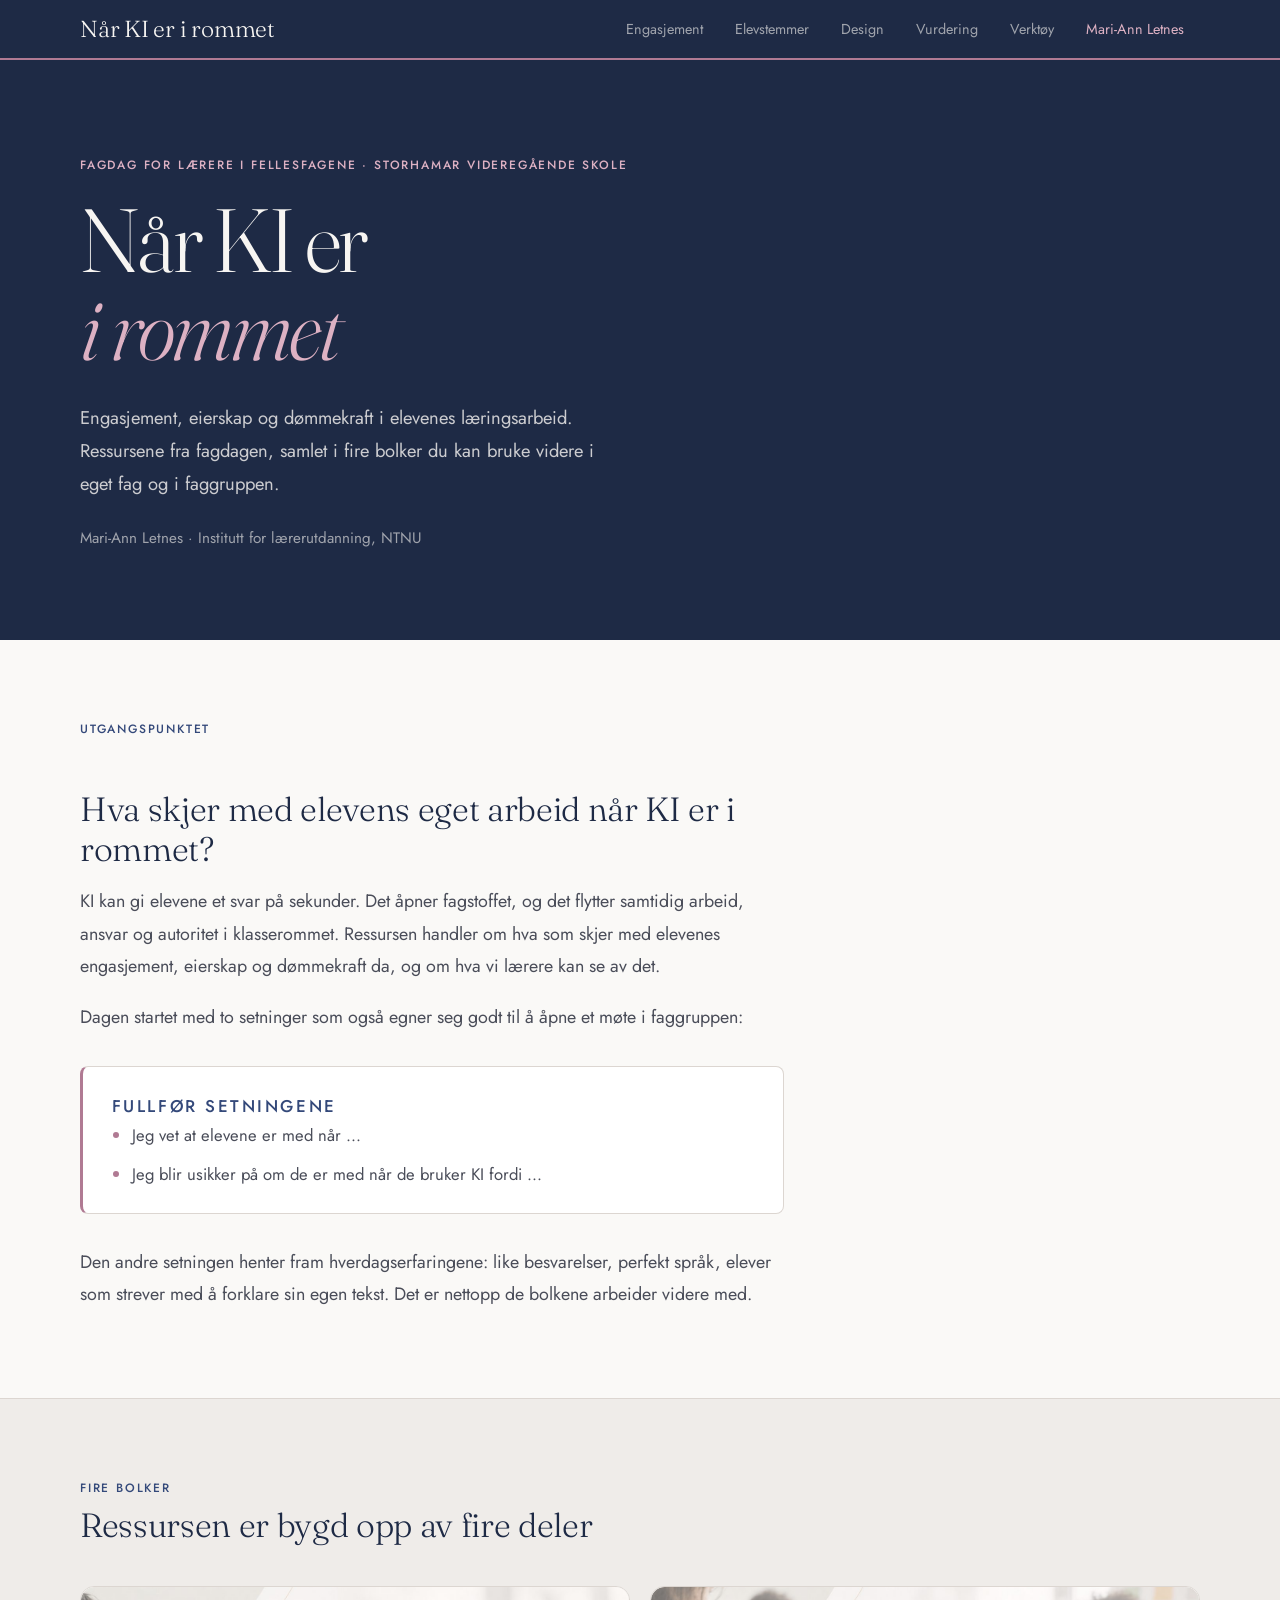
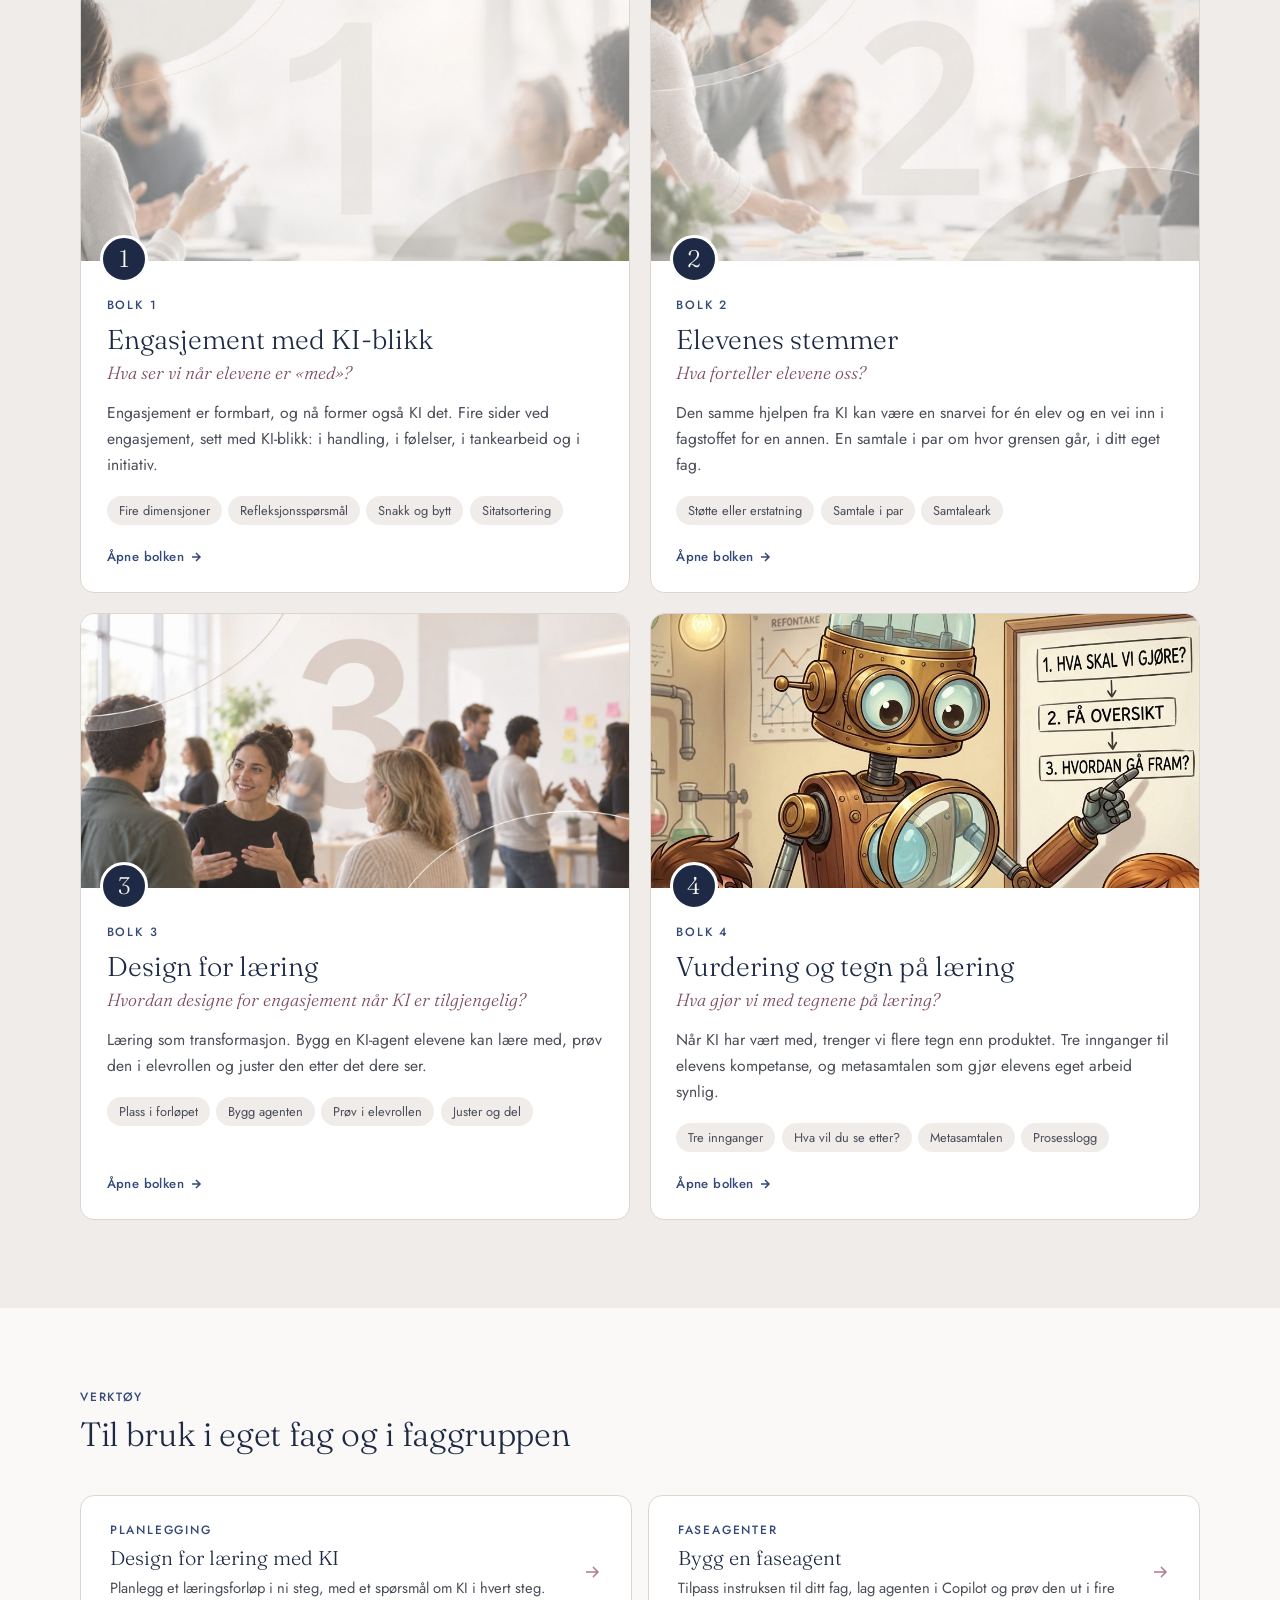
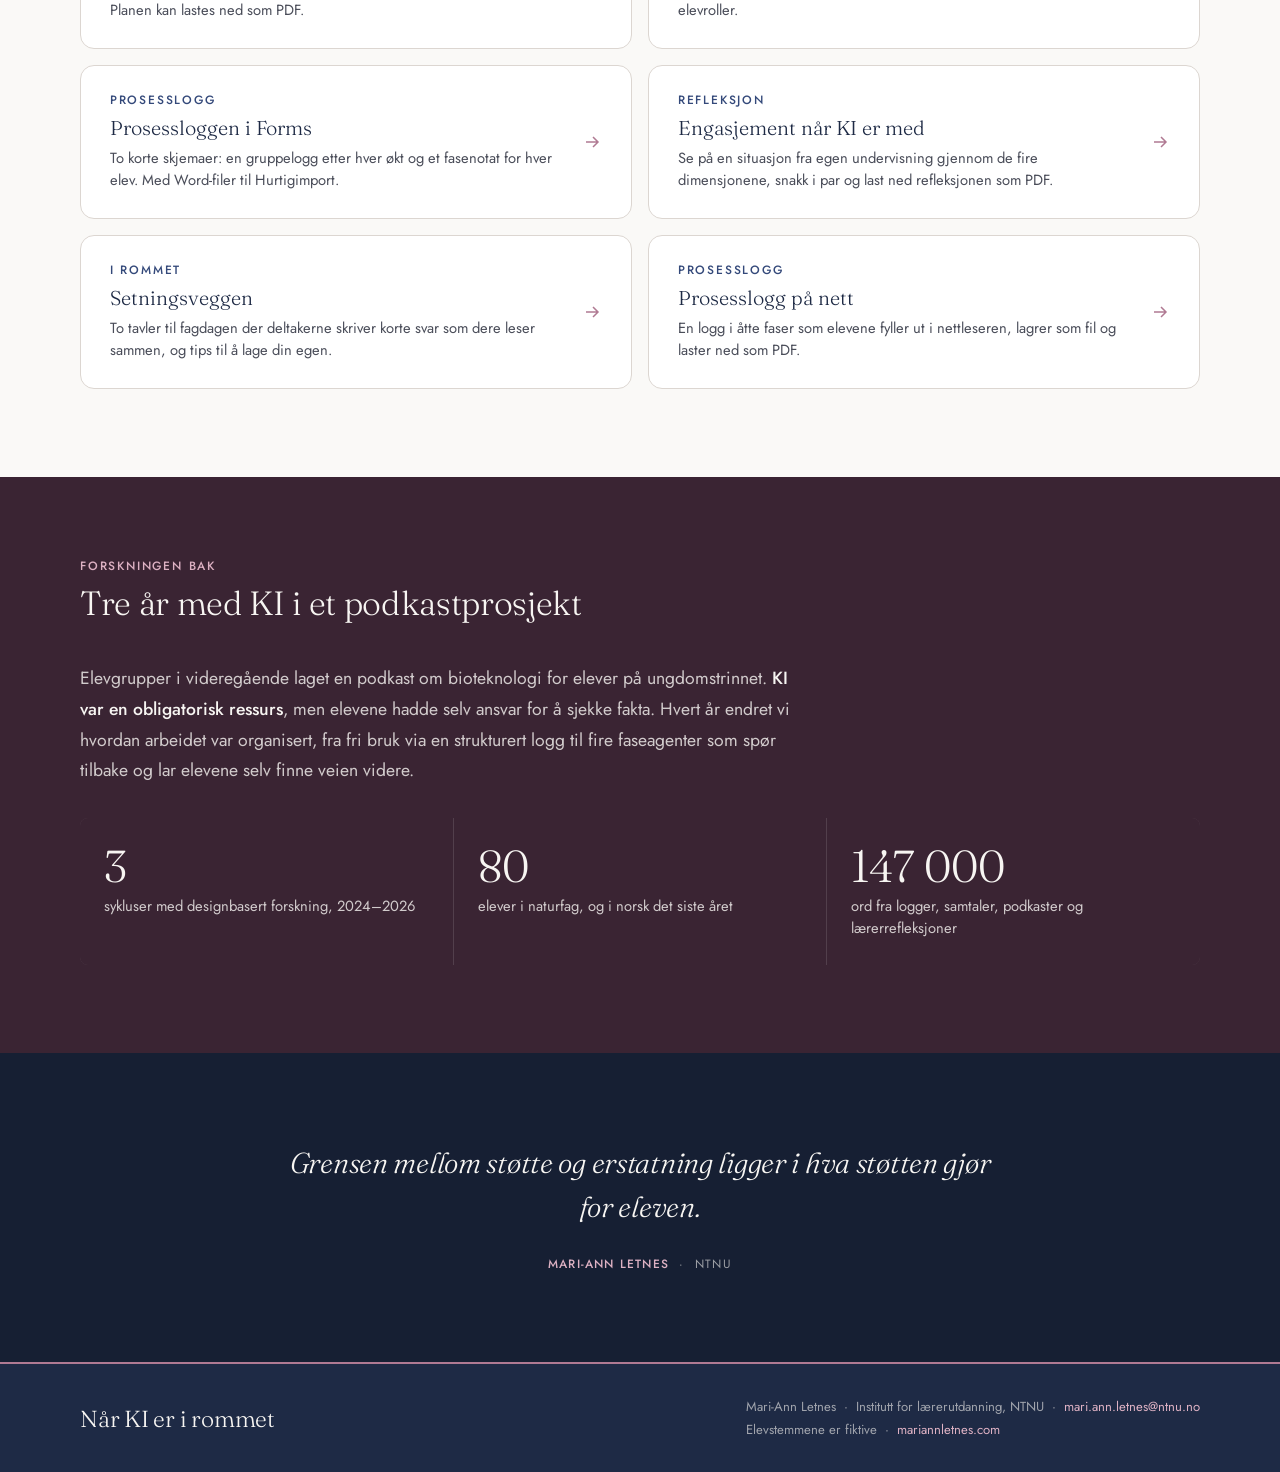
==== index.html @ b8846198 "Add files via upload" ====
<!DOCTYPE html>
<html lang="nb">
<head>
<meta charset="UTF-8">
<meta name="viewport" content="width=device-width, initial-scale=1">
<title>Når KI er i rommet — ressurser fra fagdagen</title>
<meta name="description" content="Ressurser fra fagdagen «Når KI er i rommet» om engasjement, eierskap og dømmekraft i elevenes læringsarbeid. Fire bolker: engasjement, elevenes stemmer, design for læring og vurdering.">
<meta property="og:title" content="Når KI er i rommet">
<meta property="og:description" content="Engasjement, eierskap og dømmekraft i elevenes læringsarbeid. Ressurser fra fagdag for lærere i fellesfagene i videregående skole.">
<meta property="og:type" content="website">
<meta name="theme-color" content="#1E2A45">
<link rel="icon" type="image/svg+xml" href="ikon.svg">
<link rel="stylesheet" href="stil.css">
</head>
<body>

<nav class="site-nav" aria-label="Hovedmeny">
  <div class="nav-inner">
    <a class="signature" href="index.html" aria-current="page">Når KI er i rommet</a>
    <ul class="nav-links">
      <li><a href="bolk-1-engasjement.html">Engasjement</a></li>
      <li><a href="bolk-2-elevstemmer.html">Elevstemmer</a></li>
      <li><a href="bolk-3-design.html">Design</a></li>
      <li><a href="bolk-4-vurdering.html">Vurdering</a></li>
      <li><a href="index.html#verktoy">Verktøy</a></li>
      <li><a href="https://mariannletnes.com" class="sub">Mari-Ann Letnes</a></li>
    </ul>
  </div>
</nav>

<header class="hero">
  <div class="hero-inner solo">
    <p class="kicker">Fagdag for lærere i fellesfagene · Storhamar videregående skole</p>
    <h1>Når KI er<br><em>i rommet</em></h1>
    <p class="hero-desc">Engasjement, eierskap og dømmekraft i elevenes læringsarbeid. Ressursene fra fagdagen, samlet i fire bolker du kan bruke videre i eget fag og i faggruppen.</p>
    <p class="hero-meta-line">Mari-Ann Letnes · Institutt for lærerutdanning, NTNU</p>
  </div>
</header>

<main>

<section class="band" aria-labelledby="utgangspunkt">
  <div class="inner">
    <div class="prose">
      <p class="section-label">Utgangspunktet</p>
      <h2 id="utgangspunkt">Hva skjer med elevens eget arbeid når KI er i rommet?</h2>
      <p>KI kan gi elevene et svar på sekunder. Det åpner fagstoffet, og det flytter samtidig arbeid, ansvar og autoritet i klasserommet. Ressursen handler om hva som skjer med elevenes engasjement, eierskap og dømmekraft da, og om hva vi lærere kan se av det.</p>
      <p>Dagen startet med to setninger som også egner seg godt til å åpne et møte i faggruppen:</p>
      <div class="callout">
        <p class="label">Fullfør setningene</p>
        <ul>
          <li>Jeg vet at elevene er med når …</li>
          <li>Jeg blir usikker på om de er med når de bruker KI fordi …</li>
        </ul>
      </div>
      <p>Den andre setningen henter fram hverdagserfaringene: like besvarelser, perfekt språk, elever som strever med å forklare sin egen tekst. Det er nettopp de bolkene arbeider videre med.</p>
    </div>
  </div>
</section>

<section class="band band-lin" aria-labelledby="bolkene">
  <div class="inner">
    <p class="section-label">Fire bolker</p>
    <h2 class="section-heading" id="bolkene">Ressursen er bygd opp av fire deler</h2>

    <div class="bolk-grid">
      <a class="bolk" href="bolk-1-engasjement.html">
        <div class="bolk-img">
          <img src="bilder/bolk-1.jpg" alt="" loading="lazy">
          <span class="bolk-no" aria-hidden="true">1</span>
        </div>
        <div class="bolk-body">
          <p class="tag">Bolk 1</p>
          <h3>Engasjement med KI-blikk</h3>
          <p class="bolk-q">Hva ser vi når elevene er «med»?</p>
          <p class="desc">Engasjement er formbart, og nå former også KI det. Fire sider ved engasjement, sett med KI-blikk: i handling, i følelser, i tankearbeid og i initiativ.</p>
          <ul class="bolk-list">
            <li>Fire dimensjoner</li>
            <li>Refleksjonsspørsmål</li>
            <li>Snakk og bytt</li>
            <li>Sitatsortering</li>
          </ul>
          <span class="card-cta">Åpne bolken <svg viewBox="0 0 12 12" fill="none" stroke="currentColor" stroke-width="1.5" aria-hidden="true"><path d="M2 6h8M6 2l4 4-4 4"/></svg></span>
        </div>
      </a>

      <a class="bolk" href="bolk-2-elevstemmer.html">
        <div class="bolk-img">
          <img src="bilder/bolk-2.jpg" alt="" loading="lazy">
          <span class="bolk-no" aria-hidden="true">2</span>
        </div>
        <div class="bolk-body">
          <p class="tag">Bolk 2</p>
          <h3>Elevenes stemmer</h3>
          <p class="bolk-q">Hva forteller elevene oss?</p>
          <p class="desc">Den samme hjelpen fra KI kan være en snarvei for én elev og en vei inn i fagstoffet for en annen. En samtale i par om hvor grensen går, i ditt eget fag.</p>
          <ul class="bolk-list">
            <li>Støtte eller erstatning</li><li>Samtale i par</li><li>Samtaleark</li>
          </ul>
          <span class="card-cta">Åpne bolken <svg viewBox="0 0 12 12" fill="none" stroke="currentColor" stroke-width="1.5" aria-hidden="true"><path d="M2 6h8M6 2l4 4-4 4"/></svg></span>
        </div>
      </a>

      <a class="bolk" href="bolk-3-design.html">
        <div class="bolk-img">
          <img src="bilder/bolk-3.jpg" alt="" loading="lazy">
          <span class="bolk-no" aria-hidden="true">3</span>
        </div>
        <div class="bolk-body">
          <p class="tag">Bolk 3</p>
          <h3>Design for læring</h3>
          <p class="bolk-q">Hvordan designe for engasjement når KI er tilgjengelig?</p>
          <p class="desc">Læring som transformasjon. Bygg en KI-agent elevene kan lære med, prøv den i elevrollen og juster den etter det dere ser.</p>
          <ul class="bolk-list">
            <li>Plass i forløpet</li><li>Bygg agenten</li><li>Prøv i elevrollen</li><li>Juster og del</li>
          </ul>
          <span class="card-cta">Åpne bolken <svg viewBox="0 0 12 12" fill="none" stroke="currentColor" stroke-width="1.5" aria-hidden="true"><path d="M2 6h8M6 2l4 4-4 4"/></svg></span>
        </div>
      </a>

      <a class="bolk" href="bolk-4-vurdering.html">
        <div class="bolk-img">
          <img src="bilder/bolk-4.jpg" alt="" loading="lazy" style="object-position:center 30%">
          <span class="bolk-no" aria-hidden="true">4</span>
        </div>
        <div class="bolk-body">
          <p class="tag">Bolk 4</p>
          <h3>Vurdering og tegn på læring</h3>
          <p class="bolk-q">Hva gjør vi med tegnene på læring?</p>
          <p class="desc">Når KI har vært med, trenger vi flere tegn enn produktet. Tre innganger til elevens kompetanse, og metasamtalen som gjør elevens eget arbeid synlig.</p>
          <ul class="bolk-list">
            <li>Tre innganger</li><li>Hva vil du se etter?</li><li>Metasamtalen</li><li>Prosesslogg</li>
          </ul>
          <span class="card-cta">Åpne bolken <svg viewBox="0 0 12 12" fill="none" stroke="currentColor" stroke-width="1.5" aria-hidden="true"><path d="M2 6h8M6 2l4 4-4 4"/></svg></span>
        </div>
      </a>
    </div>
  </div>
</section>

<section class="band" id="verktoy" aria-labelledby="verktoy-h">
  <div class="inner">
    <p class="section-label">Verktøy</p>
    <h2 class="section-heading" id="verktoy-h">Til bruk i eget fag og i faggruppen</h2>
    <div class="row-grid">
      <a class="row-link" href="verktoy/planlegging.html">
        <div><p class="tag">Planlegging</p><h3>Design for læring med KI</h3><p>Planlegg et læringsforløp i ni steg, med et spørsmål om KI i hvert steg. Planen kan lastes ned som PDF.</p></div>
        <svg viewBox="0 0 20 20" fill="none" stroke-width="1.5" aria-hidden="true"><path d="M4 10h12M11 5l5 5-5 5"/></svg>
      </a>
      <a class="row-link" href="verktoy/bygg-en-faseagent.html">
        <div><p class="tag">Faseagenter</p><h3>Bygg en faseagent</h3><p>Tilpass instruksen til ditt fag, lag agenten i Copilot og prøv den ut i fire elevroller.</p></div>
        <svg viewBox="0 0 20 20" fill="none" stroke-width="1.5" aria-hidden="true"><path d="M4 10h12M11 5l5 5-5 5"/></svg>
      </a>
      <a class="row-link" href="verktoy/prosesslogg-i-forms.html">
        <div><p class="tag">Prosesslogg</p><h3>Prosessloggen i Forms</h3><p>To korte skjemaer: en gruppelogg etter hver økt og et fasenotat for hver elev. Med Word-filer til Hurtigimport.</p></div>
        <svg viewBox="0 0 20 20" fill="none" stroke-width="1.5" aria-hidden="true"><path d="M4 10h12M11 5l5 5-5 5"/></svg>
      </a>
      <a class="row-link" href="verktoy/refleksjon-engasjement.html">
        <div><p class="tag">Refleksjon</p><h3>Engasjement når KI er med</h3><p>Se på en situasjon fra egen undervisning gjennom de fire dimensjonene, snakk i par og last ned refleksjonen som PDF.</p></div>
        <svg viewBox="0 0 20 20" fill="none" stroke-width="1.5" aria-hidden="true"><path d="M4 10h12M11 5l5 5-5 5"/></svg>
      </a>
      <a class="row-link" href="verktoy/setningsveggen.html">
        <div><p class="tag">I rommet</p><h3>Setningsveggen</h3><p>To tavler til fagdagen der deltakerne skriver korte svar som dere leser sammen, og tips til å lage din egen.</p></div>
        <svg viewBox="0 0 20 20" fill="none" stroke-width="1.5" aria-hidden="true"><path d="M4 10h12M11 5l5 5-5 5"/></svg>
      </a>
      <a class="row-link" href="verktoy/nettlogg.html">
        <div><p class="tag">Prosesslogg</p><h3>Prosesslogg på nett</h3><p>En logg i åtte faser som elevene fyller ut i nettleseren, lagrer som fil og laster ned som PDF.</p></div>
        <svg viewBox="0 0 20 20" fill="none" stroke-width="1.5" aria-hidden="true"><path d="M4 10h12M11 5l5 5-5 5"/></svg>
      </a>
    </div>
  </div>
</section>

<section class="band band-dark" aria-labelledby="prosjektet">
  <div class="inner">
    <p class="section-label">Forskningen bak</p>
    <h2 class="section-heading" id="prosjektet">Tre år med KI i et podkastprosjekt</h2>
    <p class="lead">Elevgrupper i videregående laget en podkast om bioteknologi for elever på ungdomstrinnet. <strong>KI var en obligatorisk ressurs</strong>, men elevene hadde selv ansvar for å sjekke fakta. Hvert år endret vi hvordan arbeidet var organisert, fra fri bruk via en strukturert logg til fire faseagenter som spør tilbake og lar elevene selv finne veien videre.</p>
    <div class="stats">
      <div class="stat"><p class="stat-num">3</p><p class="stat-label">sykluser med designbasert forskning, 2024–2026</p></div>
      <div class="stat"><p class="stat-num">80</p><p class="stat-label">elever i naturfag, og i norsk det siste året</p></div>
      <div class="stat"><p class="stat-num">147 000</p><p class="stat-label">ord fra logger, samtaler, podkaster og lærerrefleksjoner</p></div>
    </div>
  </div>
</section>

<section class="quote" aria-label="Sitat">
  <blockquote>Grensen mellom støtte og erstatning ligger i hva støtten gjør for eleven.</blockquote>
  <p class="quote-attr"><strong>Mari-Ann Letnes</strong> &nbsp;·&nbsp; NTNU</p>
</section>

</main>

<footer class="site-footer">
  <div class="footer-inner">
    <a class="signature" href="index.html">Når KI er i rommet</a>
    <p class="footer-info">
      Mari-Ann Letnes &nbsp;·&nbsp; Institutt for lærerutdanning, NTNU &nbsp;·&nbsp; <a href="mailto:mari.ann.letnes@ntnu.no">mari.ann.letnes@ntnu.no</a><br>
      Elevstemmene er fiktive &nbsp;·&nbsp; <a href="https://mariannletnes.com">mariannletnes.com</a>
    </p>
  </div>
</footer>

</body>
</html>
---- stil.css ----
/* =========================================================
   Når KI er i rommet — ressursside (Storhamar)
   Kopi av stilfilen fra mariannletnes.com, med tillegg nederst.
   Uttrykk: plommefargen fra den opprinnelige siden, med
   fargetrinnene, streken og kortene fra «GenKI i barnehagen».
   Alle sidene i rotmappa henter denne filen. Verktøyene i verktoy/
   har sin egen verktoy.css med de samme fargene og skriftene.
   ========================================================= */

/* ---------- 0. Skrifter ----------
   Ligger lokalt i fonts/ (SIL Open Font License), så siden henter
   ingenting fra andre nettsteder. */
@font-face{font-family:'Fraunces';font-style:normal;font-weight:100 900;font-display:swap;src:url(fonts/fraunces-latin-opsz-normal.woff2) format('woff2')}
@font-face{font-family:'Fraunces';font-style:italic;font-weight:100 900;font-display:swap;src:url(fonts/fraunces-latin-opsz-italic.woff2) format('woff2')}
@font-face{font-family:'Jost';font-style:normal;font-weight:400;font-display:swap;src:url(fonts/jost-latin-400-normal.woff2) format('woff2')}
@font-face{font-family:'Jost';font-style:normal;font-weight:500;font-display:swap;src:url(fonts/jost-latin-500-normal.woff2) format('woff2')}

/* ---------- 1. Farger og grunnverdier ----------
   Endre en farge her, så endres den overalt. */
:root{
  /* grunnfarger */
  --blue:#1E2A45;          /* marineblå, fra GenKI */
  --blue-deep:#161F33;
  --plum:#3A2433;          /* plomme, fra den opprinnelige siden */
  --plum-deep:#2A1A25;

  /* hvor de mørke fargene brukes.
     Bytt verdiene her for å flytte blått og plomme rundt på siden. */
  --marine:var(--blue);        /* meny, topp, bunn, knapp */
  --marine-deep:var(--blue-deep); /* sitatfelt */
  --warmgray:var(--plum);      /* mørkt innholdsfelt (prosjekter) */

  /* lys marmor */
  --cream:#FAF9F7;         /* sidebakgrunn, nesten hvit */
  --lin:#EFECE9;           /* kort og bånd, blek marmorgrå */
  --lin-dark:#DCD6D1;      /* kantlinjer */

  /* aksenter */
  --mauve:#B07A93;         /* streker og ringer */
  --mauve-light:#DDB1C3;   /* tekst på mørk bunn */
  --mauve-ink:#7E4A62;     /* plommetekst på lys bunn */
  --forest:var(--mauve);   /* strek over kort ved hover */
  --forest-ink:#34497A;    /* blå etiketter på lys bunn */

  /* tekst på lys bunn */
  --text:#1E2A45;
  --text-soft:#4A4D59;
  --text-pale:#686B76;

  /* tekst på mørk bunn */
  --on-dark:#F7F5F2;
  --on-dark-soft:rgba(247,245,242,.8);
  --on-dark-pale:rgba(247,245,242,.6);

  /* skrift */
  --serif:'Fraunces',Georgia,'Times New Roman',serif;
  --sans:'Jost',system-ui,-apple-system,'Segoe UI',sans-serif;

  /* mål */
  --max:1120px;
  --gutter:3rem;
  --radius-lg:14px;
  --radius-sm:8px;
}

/* ---------- 2. Grunnoppsett ---------- */
*,*::before,*::after{box-sizing:border-box;margin:0;padding:0}
html{-webkit-text-size-adjust:100%;scroll-behavior:smooth}
body{
  font-family:var(--sans);font-weight:400;font-size:1.08rem;line-height:1.7;
  color:var(--text);background:var(--cream);-webkit-font-smoothing:antialiased;
}
img{max-width:100%;display:block}
a{color:inherit}
:focus-visible{outline:2px solid var(--mauve);outline-offset:3px}

.inner{max-width:var(--max);margin:0 auto}
.band{padding:5rem var(--gutter) 5.5rem}
.band-lin{background:var(--lin);border-top:1px solid var(--lin-dark)}
.band-dark{background:var(--warmgray);color:var(--on-dark)}

/* små etiketter med sperret skrift */
.section-label,.kicker,.tag{
  font-family:var(--sans);font-size:.75rem;font-weight:500;
  letter-spacing:.15em;text-transform:uppercase;line-height:1.5;
}
.section-label{color:var(--forest-ink);margin-bottom:.5rem}
/* etiketter inne i kort skal ikke arve kortets brødtekst */
.card p.tag,.card-side p.tag,.dark-item p.tag,.row-link p.tag{
  font-size:.75rem;line-height:1.5;flex:none;margin-top:0;
}
.band-dark .section-label{color:var(--mauve-light)}
.section-heading{
  font-family:var(--serif);font-weight:300;font-size:clamp(1.7rem,3vw,2.1rem);
  line-height:1.2;letter-spacing:-.01em;color:var(--text);margin-bottom:2.5rem;
}
.band-dark .section-heading{color:var(--on-dark)}

/* ---------- 3. Navigasjon ---------- */
.site-nav{
  background:var(--marine);border-bottom:2.5px solid var(--mauve);
  position:sticky;top:0;z-index:100;padding:0 var(--gutter);
}
.nav-inner{
  max-width:var(--max);margin:0 auto;height:58px;
  display:flex;align-items:center;justify-content:space-between;gap:1.5rem;
}
.nav-logo{display:flex;align-items:center;gap:.7rem;text-decoration:none;flex-shrink:0}
.nav-bubble{
  width:32px;height:32px;border-radius:6px 6px 6px 2px;background:var(--mauve);
  display:flex;align-items:center;justify-content:center;
  font-size:11px;font-weight:500;letter-spacing:.04em;color:#fff;
}
.nav-wordmark{font-size:.95rem;font-weight:400;color:var(--on-dark-soft)}
.signature{
  font-family:var(--serif);font-weight:300;font-size:1.45rem;line-height:1;
  color:var(--on-dark);text-decoration:none;letter-spacing:-.01em;
}
.nav-links{display:flex;list-style:none}
.nav-links a{
  display:flex;align-items:center;height:58px;padding:0 1rem;
  font-size:.9rem;font-weight:400;color:var(--on-dark-pale);text-decoration:none;
  border-bottom:2.5px solid transparent;margin-bottom:-2.5px;transition:color .15s;
}
.nav-links a:hover{color:var(--on-dark)}
.nav-links a[aria-current="page"]{color:var(--mauve-light);border-bottom-color:var(--mauve-light)}
.nav-links .sub{color:var(--mauve-light)}

/* ---------- 4. Hero ---------- */
.hero{background:var(--marine);padding:6rem var(--gutter) 5.5rem;color:var(--on-dark)}
.hero-inner{
  max-width:var(--max);margin:0 auto;display:grid;
  grid-template-columns:minmax(0,1fr) 250px;gap:3rem;align-items:end;
}
.kicker{color:var(--mauve-light);margin-bottom:1.4rem}
.hero h1{
  font-family:var(--serif);font-weight:300;
  font-size:clamp(3rem,7vw,5.6rem);line-height:.98;letter-spacing:-.03em;
  color:var(--on-dark);margin-bottom:1.8rem;
}
.hero h1 em{font-style:italic;color:var(--mauve-light)}
.hero-desc{font-size:1.15rem;line-height:1.8;color:var(--on-dark-soft);max-width:34rem}

.hero-inner.with-portrait{grid-template-columns:minmax(0,1fr) 300px;gap:4rem}

/* Om meg har plommefarget topp i stedet for blå.
   Bytt fargen her for å endre den. */
.side-om .site-nav,.side-om .hero{background:var(--plum)}

/* rektangulært portrett uten ramme; bakgrunnsfargen ligger i bildet */
.portrait-link{display:block;text-decoration:none}
.portrait{
  display:block;position:relative;border-radius:4px;overflow:hidden;
  aspect-ratio:900/1124;
}
.portrait img{width:100%;height:100%;object-fit:cover}
.portrait .alt{position:absolute;inset:0;opacity:0;transition:opacity .45s ease}
.portrait-link:hover .alt,.portrait-link:focus-visible .alt{opacity:1}
.portrait-label{
  display:block;margin-top:1.1rem;text-align:center;font-size:.95rem;
  color:var(--on-dark-pale);transition:color .25s;
}
.portrait-link:hover .portrait-label{color:var(--mauve-light)}

/* ---------- 5. Kort ---------- */
.group-row{
  display:flex;align-items:center;gap:.75rem;
  padding-bottom:1rem;border-bottom:1px solid var(--lin-dark);margin-bottom:1.1rem;
}
.card-grid + .group-row{margin-top:3rem}
.group-dot{width:7px;height:7px;border-radius:50%;background:var(--forest);flex-shrink:0}
.group-dot.mauve{background:var(--mauve)}
.group-text{font-size:.72rem;font-weight:500;letter-spacing:.14em;text-transform:uppercase;color:var(--text-pale)}

.card-grid{display:grid;grid-template-columns:repeat(3,minmax(0,1fr));gap:1rem}

.card{
  position:relative;overflow:hidden;display:flex;flex-direction:column;
  background:var(--lin);border:1px solid var(--lin-dark);border-radius:var(--radius-lg);
  padding:1.6rem 1.4rem 1.35rem;text-decoration:none;color:inherit;
  transition:border-color .2s,transform .2s,box-shadow .2s;
}
.card::after{
  content:"";position:absolute;top:0;left:0;right:0;height:2.5px;background:var(--forest);
  transform:scaleX(0);transform-origin:left;transition:transform .25s ease;
}
.card.mauve::after{background:var(--mauve)}
.card:hover{border-color:#C9C1BB;transform:translateY(-4px);box-shadow:0 12px 36px rgba(30,42,69,.10)}
.card:hover::after{transform:scaleX(1)}
.card .tag{color:var(--forest-ink);margin-bottom:.9rem}
.card.mauve .tag{color:var(--mauve-ink)}
.card .tag .date{color:var(--text-pale);letter-spacing:.08em}
.card h3{
  font-family:var(--serif);font-weight:300;font-size:1.3rem;line-height:1.28;
  letter-spacing:-.005em;color:var(--marine);margin-bottom:.6rem;
}
.card p{font-size:.95rem;line-height:1.65;color:var(--text-soft);flex:1}
.card-cta{
  display:inline-flex;align-items:center;gap:.35rem;margin-top:1.2rem;
  font-size:.82rem;font-weight:500;letter-spacing:.03em;color:var(--forest-ink);
  transition:gap .15s;
}
.card.mauve .card-cta{color:var(--mauve-ink)}
.card:hover .card-cta{gap:.6rem}
.card-cta svg{width:12px;height:12px}

/* bredt kort for aktuell sak */
.card-wide{
  display:grid;grid-template-columns:minmax(0,1.4fr) minmax(0,1fr);gap:2.5rem;
  padding:2.2rem 2.2rem 2rem;
}
.card-wide h3{font-size:clamp(1.8rem,3.4vw,2.5rem);line-height:1.12;margin-bottom:1rem}
.card-wide p{font-size:1.05rem;flex:none}
.card-side{
  background:var(--marine);color:var(--on-dark-soft);border-radius:var(--radius-sm);
  padding:1.5rem 1.6rem;align-self:stretch;display:flex;flex-direction:column;justify-content:center;
}
.card-side .tag{color:var(--mauve-light);margin-bottom:.8rem}
.card-side ul{list-style:none}
.card-side li{
  font-size:.95rem;padding:.55rem 0;border-top:1px solid rgba(240,236,226,.12);
  display:flex;gap:.7rem;align-items:baseline;
}
.card-side li::before{content:"";width:6px;height:6px;border-radius:50%;background:var(--mauve);flex-shrink:0;transform:translateY(-2px)}

/* ---------- 6. Mørkt rutenett (prosjekter) ---------- */
.dark-grid{
  display:grid;grid-template-columns:repeat(3,minmax(0,1fr));gap:1px;
  background:rgba(255,255,255,.12);border-radius:var(--radius-sm);overflow:hidden;
}
.dark-item{
  background:var(--warmgray);padding:2rem 1.6rem;text-decoration:none;color:inherit;
  display:flex;flex-direction:column;transition:background .2s;
}
.dark-item:hover{background:color-mix(in srgb,var(--warmgray) 88%,#fff)}
.dark-item .tag{color:var(--mauve-light);margin-bottom:.9rem}
.dark-item h3{
  font-family:var(--serif);font-weight:300;font-size:1.6rem;line-height:1.2;
  color:var(--on-dark);margin-bottom:.6rem;
}
.dark-item p{font-size:.95rem;line-height:1.7;color:var(--on-dark-soft);flex:1}
.dark-item.more{justify-content:center;background:color-mix(in srgb,var(--warmgray) 85%,#000)}
.dark-item.more:hover{background:color-mix(in srgb,var(--warmgray) 95%,#fff)}
.dark-item.more h3{font-style:italic;color:var(--mauve-light)}

/* ---------- 7. Sitat ---------- */
.quote{background:var(--marine-deep);padding:5.5rem var(--gutter);text-align:center}
.quote blockquote{
  font-family:var(--serif);font-weight:300;font-style:italic;
  font-size:clamp(1.3rem,2.6vw,1.8rem);line-height:1.55;letter-spacing:-.01em;
  color:var(--on-dark);max-width:44rem;margin:0 auto 1.5rem;
}
.quote-attr{font-size:.75rem;letter-spacing:.1em;text-transform:uppercase;color:var(--on-dark-pale)}
.quote-attr strong{color:var(--mauve-light);font-weight:500}

/* ---------- 8. Radlenker (ressurser, arkiv) ---------- */
.row-grid{display:grid;grid-template-columns:repeat(2,minmax(0,1fr));gap:1rem}
.row-link{
  display:flex;align-items:center;justify-content:space-between;gap:1.5rem;
  background:#fff;border:1px solid var(--lin-dark);border-radius:var(--radius-lg);
  padding:1.6rem 1.8rem;text-decoration:none;color:inherit;
  transition:border-color .2s,transform .2s;
}
.row-link:hover{border-color:var(--mauve);transform:translateY(-2px)}
.row-link .tag{color:var(--forest-ink);margin-bottom:.35rem}
.row-link h3{font-family:var(--serif);font-weight:300;font-size:1.25rem;line-height:1.3;color:var(--marine)}
.row-link p{font-size:.92rem;line-height:1.55;color:var(--text-soft);margin-top:.35rem}
.row-link svg{width:20px;height:20px;flex-shrink:0;stroke:var(--mauve)}

/* ---------- 9. Abonnement ---------- */
.subscribe{
  display:grid;grid-template-columns:minmax(0,1fr) auto;gap:3rem;align-items:center;
}
.subscribe .section-heading{margin-bottom:.8rem}
.subscribe p{color:var(--text-soft);max-width:36rem}
.actions{display:flex;flex-direction:column;align-items:flex-start;gap:1rem}
.button{
  display:inline-flex;align-items:center;gap:.5rem;background:var(--marine);color:var(--on-dark);
  text-decoration:none;font-size:.95rem;font-weight:400;padding:.95rem 1.8rem;
  border-radius:var(--radius-sm);transition:background .2s,gap .15s;white-space:nowrap;
}
.button:hover{background:var(--marine-deep);gap:.75rem}
.button svg{width:14px;height:14px}
.link-quiet{
  font-size:.92rem;color:var(--mauve-ink);text-decoration:none;
  border-bottom:1px solid rgba(122,87,103,.35);padding-bottom:1px;
}
.link-quiet:hover{border-bottom-color:var(--mauve-ink)}

/* ---------- 10. Bunn ---------- */
.site-footer{background:var(--marine);border-top:2.5px solid var(--mauve);padding:1.9rem var(--gutter)}
.footer-inner{
  max-width:var(--max);margin:0 auto;display:flex;flex-wrap:wrap;
  justify-content:space-between;align-items:center;gap:1rem 2rem;
}
.footer-info{font-size:.82rem;line-height:1.8;color:var(--on-dark-pale)}
.footer-info a{color:var(--mauve-light);text-decoration:none}
.footer-info a:hover{text-decoration:underline}

/* ---------- 10b. Byggeklosser for undersidene ---------- */

/* bilde i toppen (Forskning) */
.hero-inner.with-figure{grid-template-columns:minmax(0,1fr) 400px;gap:4rem;align-items:center}
.hero-figure{
  border-radius:4px;overflow:hidden;
  border:3px solid var(--marine);box-shadow:0 0 0 3px var(--mauve);
}
.hero-figure img{width:100%;height:auto}

/* tekstspalte (Om meg) */
.prose{max-width:44rem}
.prose h2{
  font-family:var(--serif);font-weight:300;font-size:clamp(1.7rem,3vw,2.1rem);
  line-height:1.2;letter-spacing:-.01em;color:var(--text);margin-bottom:1rem;
}
.prose h2:not(:first-child){margin-top:3.2rem}
.prose p{font-size:1.12rem;line-height:1.8;color:var(--text-soft);margin-bottom:1.2rem}
.prose p:last-child{margin-bottom:0}
.prose p.section-label{font-size:.75rem;line-height:1.5;color:var(--forest-ink);margin-bottom:.5rem}
.hero-inner.solo{display:block}
.prose a{color:var(--mauve-ink);text-decoration:none;border-bottom:1px solid rgba(126,74,98,.35)}
.prose a:hover{border-bottom-color:var(--mauve-ink)}

/* kort uten lenke (tilbud) */
.card-grid.two{grid-template-columns:repeat(2,minmax(0,1fr))}
.band-lin .card{background:#fff}
.card.static:hover{transform:none;box-shadow:none;border-color:var(--lin-dark)}
.card.static::after{display:none}
.section-intro{font-size:1.08rem;color:var(--text-soft);max-width:42rem;margin:-1.5rem 0 2.2rem}
.band-dark .section-intro{color:var(--on-dark-soft)}

/* kontaktfelt */
.contact{display:grid;grid-template-columns:minmax(0,1fr) auto;gap:3rem;align-items:center}
.contact .section-heading{margin-bottom:1rem}
.contact p{color:var(--on-dark-soft);max-width:38rem}
.contact p + p{margin-top:1rem}
.contact p a{color:var(--mauve-light);text-decoration:none;border-bottom:1px solid rgba(221,177,195,.4)}
.contact p a:hover{border-bottom-color:var(--mauve-light)}
.button.light{background:var(--on-dark);color:var(--text)}
.button.light:hover{background:#fff}

/* publikasjonsliste */
.filters{
  display:flex;flex-wrap:wrap;gap:.5rem;align-items:center;
  padding-bottom:1.4rem;border-bottom:1px solid var(--lin-dark);
}
.filters button{
  font-family:var(--sans);font-size:.9rem;font-weight:400;cursor:pointer;
  padding:.45rem 1rem;border-radius:999px;border:1px solid var(--lin-dark);
  background:#fff;color:var(--text-soft);transition:border-color .15s,background .15s,color .15s;
}
.filters button:hover{border-color:var(--mauve);color:var(--text)}
.filters button.active{background:var(--marine);border-color:var(--marine);color:var(--on-dark)}
.count{margin-left:auto;font-size:.9rem;color:var(--text-pale)}

.year{padding-top:3rem}
.year.hidden{display:none}
.year-no{
  font-family:var(--serif);font-weight:300;font-size:2.4rem;line-height:1;color:var(--text);
  margin-bottom:.8rem;display:flex;align-items:center;gap:1.2rem;
}
.year-no::after{content:"";flex:1;height:1px;background:var(--lin-dark)}
.pub{
  display:grid;grid-template-columns:140px minmax(0,1fr);gap:1.8rem;
  padding:1.2rem 1.2rem;margin:0 -1.2rem;border-radius:var(--radius-sm);
  border-top:1px solid var(--lin);transition:background .2s;
}
.pub:first-child{border-top:0}
.pub:hover{background:var(--lin)}
.pub.hidden{display:none}
.kind{
  font-size:.72rem;font-weight:500;letter-spacing:.14em;text-transform:uppercase;
  color:var(--forest-ink);padding-top:.4rem;line-height:1.5;
}
.ref p{font-size:1.02rem;line-height:1.75;color:var(--text-soft);padding-left:1.6em;text-indent:-1.6em}
.ref em{font-style:italic;color:var(--text)}
.ref p a{color:var(--mauve-ink);text-decoration:none;word-break:break-word;border-bottom:1px solid rgba(126,74,98,.3)}
.ref p a:hover{border-bottom-color:var(--mauve-ink)}
.oa{
  display:inline-flex;align-items:center;gap:.45rem;margin:.6rem 0 0 1.6em;
  font-size:.82rem;font-weight:500;color:var(--forest-ink);text-decoration:none;
  background:#fff;border:1px solid var(--lin-dark);border-radius:999px;padding:.3rem .85rem;
  transition:border-color .15s;
}
.oa::before{content:"";width:6px;height:6px;border-radius:50%;background:var(--mauve);flex-shrink:0}
.oa:hover{border-color:var(--mauve)}

/* ---------- 10c. Innleggsmal ----------
   Brukes av alle post-sidene. Innholdet ligger i
   <div class="wrap"><div class="prose col"> … </div></div>
   og nummererte steg i <div class="plane-stone"><div class="wrap steps"> … */

.wrap{max-width:var(--max);margin:0 auto;padding:0 var(--gutter)}
.plane-stone{background:var(--lin);border-top:1px solid var(--lin-dark);border-bottom:1px solid var(--lin-dark)}
.wrap > .prose{padding:4.5rem 0 5rem}
.prose strong{color:var(--text);font-weight:500}
.prose em{font-style:italic}
.prose ul,.prose ol{padding-left:1.2em;font-size:1.1rem;line-height:1.8;color:var(--text-soft);margin-bottom:1.4rem}
.prose li{margin-bottom:.6rem}
.prose li::marker{color:var(--mauve)}

/* topp på innleggssider */
.hero.post h1{font-size:clamp(2.4rem,5.4vw,4.2rem);line-height:1.04;max-width:20ch}
.hero.post .hero-desc{max-width:40rem}
.hero.post .button.light{margin-top:2rem}
.action-note{font-size:.92rem;color:var(--on-dark-pale);margin-top:.8rem;max-width:34rem}

/* faktaboks */
.callout{
  background:#fff;border:1px solid var(--lin-dark);border-left:3px solid var(--mauve);
  border-radius:var(--radius-sm);padding:1.5rem 1.8rem;margin:2rem 0;
}
.callout .label{
  font-size:.75rem;font-weight:500;letter-spacing:.15em;text-transform:uppercase;
  color:var(--forest-ink);margin-bottom:.8rem;
}
.prose .callout p{font-size:1.06rem;margin-bottom:0}
.prose .callout ul,.prose .callout ol{margin:0;font-size:1.04rem;line-height:1.75}
.prose .callout li:last-child{margin-bottom:0}

/* uthevet sitat */
.prose .pull{
  font-family:var(--serif);font-weight:300;font-style:italic;
  font-size:clamp(1.5rem,3vw,2rem);line-height:1.35;letter-spacing:-.01em;color:var(--text);
  max-width:30ch;margin:2.8rem 0;padding-top:1.2rem;position:relative;
}
.prose .pull::before{content:"";position:absolute;top:0;left:0;width:44px;height:2.5px;background:var(--mauve)}

/* merknad og kilde */
.prose .note{font-size:.95rem;color:var(--text-pale);line-height:1.7}
.prose .source{
  font-size:.95rem;color:var(--text-pale);line-height:1.7;
  border-top:1px solid var(--lin-dark);padding-top:1.4rem;margin-top:3.5rem;
}

/* nummererte steg */
.steps{padding-top:4.5rem;padding-bottom:5rem}
.steps h2{
  font-family:var(--serif);font-weight:300;font-size:clamp(1.7rem,3vw,2.1rem);
  line-height:1.2;letter-spacing:-.01em;color:var(--text);margin-bottom:.6rem;
}
.steps .intro{font-size:1.06rem;color:var(--text-soft);max-width:44rem;margin-bottom:2.2rem}
.step{
  display:grid;grid-template-columns:56px minmax(0,1fr);gap:1.4rem;align-items:start;
  background:#fff;border:1px solid var(--lin-dark);border-radius:var(--radius-lg);
  padding:1.4rem 1.6rem;margin-bottom:.8rem;max-width:52rem;
}
.step .n{
  width:44px;height:44px;border-radius:50%;background:var(--marine);color:var(--on-dark);
  display:flex;align-items:center;justify-content:center;
  font-family:var(--serif);font-weight:300;font-size:1.3rem;line-height:1;
}
.step h3{
  font-family:var(--serif);font-weight:300;font-size:1.3rem;line-height:1.28;
  color:var(--text);margin-bottom:.4rem;
}
.step p{font-size:1rem;line-height:1.7;color:var(--text-soft);margin:0}
.step p a{color:var(--mauve-ink);text-decoration:none;border-bottom:1px solid rgba(126,74,98,.35)}

/* video */
.video{
  margin:2.2rem 0 .8rem;aspect-ratio:16/9;background:var(--lin);
  border-radius:var(--radius-sm);overflow:hidden;
  border:3px solid var(--marine);box-shadow:0 0 0 3px var(--mauve);
}
.video iframe{width:100%;height:100%;border:0;display:block}
.prose .video-caption{font-size:.95rem;color:var(--text-pale);margin-bottom:2.5rem}

/* se også */
.related{margin-top:4rem;padding-top:1.6rem;border-top:1px solid var(--lin-dark)}
.related .label{
  font-size:.75rem;font-weight:500;letter-spacing:.15em;text-transform:uppercase;
  color:var(--forest-ink);margin-bottom:1rem;
}
.prose .related a{
  display:block;text-decoration:none;border:1px solid var(--lin-dark);border-bottom:1px solid var(--lin-dark);
  background:#fff;border-radius:var(--radius-lg);padding:1.2rem 1.5rem;margin-bottom:.8rem;
  transition:border-color .2s,transform .2s;
}
.prose .related a:hover{border-color:var(--mauve);transform:translateY(-2px)}
.related .when{display:block;font-size:.75rem;font-weight:500;letter-spacing:.12em;text-transform:uppercase;color:var(--forest-ink);margin-bottom:.3rem}
.related h3{font-family:var(--serif);font-weight:300;font-size:1.25rem;line-height:1.3;color:var(--marine)}

/* kategorirutenett (GenKI, KI i skole og barnehage, Prodicate) */
.kats{padding-top:4.5rem;padding-bottom:5rem}
.kats h2{
  font-family:var(--serif);font-weight:300;font-size:clamp(1.7rem,3vw,2.1rem);
  line-height:1.2;letter-spacing:-.01em;color:var(--text);margin-bottom:.6rem;
}
.kats .note{font-size:1.06rem;color:var(--text-soft);max-width:44rem;margin-bottom:2.2rem}
.group-label{
  display:flex;align-items:center;gap:.7rem;margin-bottom:1rem;
  font-size:.75rem;font-weight:500;letter-spacing:.15em;text-transform:uppercase;color:var(--forest-ink);
}
.group-label::before{content:"";width:7px;height:7px;border-radius:50%;background:var(--mauve)}
.group-label.second{margin-top:2.8rem}
.kat-grid{display:grid;grid-template-columns:repeat(3,minmax(0,1fr));gap:1rem}
.kats .kat-grid{grid-template-columns:repeat(4,minmax(0,1fr))}
.kat-grid.to{grid-template-columns:repeat(2,minmax(0,1fr))}
.kat{background:#fff;border:1px solid var(--lin-dark);border-radius:var(--radius-lg);padding:1.4rem 1.4rem 1.3rem}
.kat .label{
  font-size:.72rem;font-weight:500;letter-spacing:.14em;text-transform:uppercase;
  color:var(--forest-ink);margin-bottom:.7rem;
}
.kat h3{font-family:var(--serif);font-weight:300;font-size:1.25rem;line-height:1.28;color:var(--marine);margin-bottom:.5rem}
.kat p{font-size:.95rem;line-height:1.65;color:var(--text-soft);margin:0 0 .5rem}
.kat p:last-child{margin-bottom:0}
.kat .k{color:var(--mauve-ink);font-weight:500}

/* spørsmål uten enkle svar */
.questions{padding-top:4.5rem;padding-bottom:5rem}
.questions .label{
  font-size:.75rem;font-weight:500;letter-spacing:.15em;text-transform:uppercase;
  color:var(--forest-ink);margin-bottom:1.6rem;
}
.q{
  font-family:var(--serif);font-weight:300;font-style:italic;
  font-size:clamp(1.45rem,3vw,2rem);line-height:1.35;color:var(--text);
  padding:1.5rem 0;border-top:1px solid var(--lin-dark);max-width:34ch;
}

/* tabeller */
.tablewrap{
  overflow-x:auto;margin:2rem 0 2.2rem;background:#fff;
  border:1px solid var(--lin-dark);border-radius:var(--radius-sm);
}
.tablewrap table{width:100%;border-collapse:collapse;font-size:.98rem}
.tablewrap th,.tablewrap td{
  padding:.8rem 1.1rem;border-bottom:1px solid var(--lin);text-align:left;vertical-align:top;
  color:var(--text-soft);line-height:1.6;
}
.tablewrap thead th{
  background:var(--lin);font-size:.72rem;font-weight:500;letter-spacing:.14em;
  text-transform:uppercase;color:var(--forest-ink);
}
.tablewrap td:first-child{color:var(--text);font-weight:500;white-space:nowrap}
.tablewrap tr:last-child td{border-bottom:0}
.tablewrap a{color:var(--mauve-ink);text-decoration:none;border-bottom:1px solid rgba(126,74,98,.35)}

/* engelsk side: elementer uten lenke */
.dark-item.static:hover{background:var(--warmgray)}

/* ---------- 10d. Ressursside: Når KI er i rommet ---------- */

/* bilde i toppen uten ramme, med bildetekst */
.hero-figure.plain{border:0;box-shadow:none;border-radius:6px}
.hero-figure figcaption{
  margin-top:.8rem;font-size:.85rem;color:var(--on-dark-pale);line-height:1.5;
}
.hero-figure figcaption em{font-family:var(--serif);font-size:1rem;color:var(--on-dark-soft)}
.hero-meta-line{margin-top:1.6rem;font-size:.95rem;color:var(--on-dark-pale)}

/* utgangspunkt: tekst og bilde side om side */
.split{display:grid;grid-template-columns:minmax(0,1.1fr) minmax(0,1fr);gap:3.5rem;align-items:center}
.split img{border-radius:6px;width:100%;height:auto}
.split figcaption{margin-top:.6rem;font-size:.85rem;color:var(--text-pale)}
.split .prose p:first-of-type{margin-top:0}

/* de fire bolkene */
.bolk-grid{display:grid;grid-template-columns:repeat(2,minmax(0,1fr));gap:1.2rem}
.bolk{
  display:flex;flex-direction:column;background:#fff;border:1px solid var(--lin-dark);
  border-radius:var(--radius-lg);overflow:hidden;text-decoration:none;color:inherit;
  transition:border-color .2s,transform .2s,box-shadow .2s;
}
.bolk:hover{border-color:#C9C1BB;transform:translateY(-4px);box-shadow:0 12px 36px rgba(30,42,69,.10)}
.bolk-img{position:relative;aspect-ratio:16/8;background:var(--lin)}
.bolk-img img{position:absolute;inset:0;width:100%;height:100%;object-fit:cover;border-radius:var(--radius-lg) var(--radius-lg) 0 0;transition:opacity .3s ease}
.bolk:hover .bolk-img img{opacity:.9}
.bolk-no{
  position:absolute;left:1.2rem;bottom:-1.4rem;width:3rem;height:3rem;border-radius:50%;
  background:var(--marine);color:var(--on-dark);display:flex;align-items:center;justify-content:center;
  font-family:var(--serif);font-weight:300;font-size:1.5rem;border:3px solid #fff;z-index:1;
}
.bolk-body{padding:2.2rem 1.6rem 1.5rem;display:flex;flex-direction:column;flex:1}
.bolk-body .tag{
  font-size:.75rem;font-weight:500;letter-spacing:.15em;text-transform:uppercase;
  color:var(--forest-ink);margin-bottom:.6rem;line-height:1.5;
}
.bolk-body h3{
  font-family:var(--serif);font-weight:300;font-size:1.7rem;line-height:1.15;
  color:var(--marine);margin-bottom:.4rem;
}
.bolk-q{font-family:var(--serif);font-style:italic;font-weight:300;font-size:1.1rem;color:var(--mauve-ink);margin-bottom:.9rem;line-height:1.4}
.bolk-body p.desc{font-size:.98rem;line-height:1.65;color:var(--text-soft);margin-bottom:1.1rem}
.bolk-list{list-style:none;display:flex;flex-wrap:wrap;gap:.4rem;margin-bottom:1.3rem}
.bolk-list li{
  font-size:.8rem;color:var(--text-soft);background:var(--lin);border-radius:999px;padding:.25rem .75rem;
}
.bolk .card-cta{margin-top:auto;color:var(--forest-ink)}
.bolk:hover .card-cta{gap:.6rem}

/* nøkkeltall på mørk bunn */
.stats{display:grid;grid-template-columns:repeat(3,minmax(0,1fr));gap:1px;background:rgba(255,255,255,.12);border-radius:var(--radius-sm);overflow:hidden;margin-top:2rem}
.stat{background:var(--warmgray);padding:1.6rem 1.5rem}
.stat-num{font-family:var(--serif);font-weight:300;font-size:2.8rem;line-height:1;color:var(--on-dark);margin-bottom:.4rem}
.stat-label{font-size:.92rem;color:var(--on-dark-soft);line-height:1.5}
.band-dark .lead{font-size:1.1rem;line-height:1.75;color:var(--on-dark-soft);max-width:46rem}
.band-dark .lead strong{color:var(--on-dark);font-weight:500}

/* ---------- 10e. Bolksider ---------- */

/* dimensjonskort */
.dim-grid{display:grid;grid-template-columns:repeat(2,minmax(0,1fr));gap:1.2rem}
.dim{background:#fff;border:1px solid var(--lin-dark);border-radius:var(--radius-lg);padding:1.7rem 1.7rem 1.5rem;display:flex;flex-direction:column}
.dim .tag{font-size:.75rem;font-weight:500;letter-spacing:.15em;text-transform:uppercase;color:var(--forest-ink);margin-bottom:.5rem}
.dim h3{font-family:var(--serif);font-weight:300;font-size:1.6rem;line-height:1.2;color:var(--marine);margin-bottom:.3rem}
.dim .lede{font-family:var(--serif);font-style:italic;font-weight:300;font-size:1.08rem;color:var(--mauve-ink);margin-bottom:1.1rem}
.dim .part{padding:.9rem 0;border-top:1px solid var(--lin)}
.dim .part-label{font-size:.72rem;font-weight:500;letter-spacing:.14em;text-transform:uppercase;color:var(--text-pale);margin-bottom:.35rem}
.dim .part p{font-size:.97rem;line-height:1.65;color:var(--text-soft)}
.dim blockquote{
  margin:.8rem 0 0;padding:.8rem 1rem;background:var(--cream);border-radius:var(--radius-sm);
  font-family:var(--serif);font-style:italic;font-weight:300;font-size:1rem;line-height:1.5;color:var(--text);
}
.dim blockquote cite{display:block;margin-top:.35rem;font-family:var(--sans);font-style:normal;font-size:.78rem;color:var(--text-pale)}
.dim .ask{
  margin-top:auto;padding:1rem 1.1rem;background:var(--marine);border-radius:var(--radius-sm);
  font-family:var(--serif);font-weight:300;font-size:1.05rem;line-height:1.45;color:var(--on-dark);
}
.dim .ask::before{content:"Spørsmål til deg";display:block;font-family:var(--sans);font-size:.7rem;font-weight:500;letter-spacing:.14em;text-transform:uppercase;color:var(--mauve-light);margin-bottom:.35rem}
.dim .src{font-size:.78rem;color:var(--text-pale);margin-top:.8rem}
.dim .part:last-of-type{margin-bottom:1rem}

/* sitatkort */
.sitat-grid{display:grid;grid-template-columns:repeat(3,minmax(0,1fr));gap:1rem}
.sitat{background:#fff;border:1px solid var(--lin-dark);border-radius:var(--radius-lg);padding:1.4rem 1.4rem 1.2rem;display:flex;flex-direction:column;justify-content:space-between;gap:1rem}
.sitat p{font-family:var(--serif);font-style:italic;font-weight:300;font-size:1.12rem;line-height:1.45;color:var(--text)}
.sitat cite{font-style:normal;font-size:.8rem;color:var(--forest-ink);font-weight:500;letter-spacing:.04em}
.fields{display:grid;grid-template-columns:repeat(4,minmax(0,1fr));gap:.6rem;margin:1.2rem 0 0}
.fields span{text-align:center;padding:.7rem .5rem;border:1px dashed var(--mauve);border-radius:var(--radius-sm);font-size:.85rem;color:var(--mauve-ink);background:#fff}
.step ul.qs{list-style:none;margin-top:.6rem}
.step ul.qs li{font-family:var(--serif);font-style:italic;font-weight:300;font-size:1.02rem;color:var(--text);padding:.35rem 0;border-top:1px solid var(--lin)}
.step .time{display:inline-block;margin-left:.5rem;font-family:var(--sans);font-size:.72rem;font-weight:500;letter-spacing:.1em;text-transform:uppercase;color:var(--forest-ink);vertical-align:middle}

/* neste / forrige */
.pager{display:grid;grid-template-columns:repeat(2,minmax(0,1fr));gap:1rem}

/* ---------- 10f. Aktiviteter med fasilitatorflyt (bolk 1) ---------- */
.step .step-sub{
  font-size:.72rem;font-weight:500;letter-spacing:.14em;text-transform:uppercase;
  color:var(--forest-ink);margin:1.6rem 0 .5rem;
}
.step p + p{margin-top:.6rem}
.step p.step-sub + p{margin-top:0}
.step ol.flow{list-style:none;counter-reset:f;margin:.4rem 0 0;display:grid;gap:.45rem}
.step ol.flow li{
  counter-increment:f;position:relative;padding:.6rem .9rem .6rem 2.6rem;
  background:var(--cream);border-radius:var(--radius-sm);font-size:.98rem;line-height:1.6;color:var(--text-soft);
}
.step ol.flow li::before{
  content:counter(f);position:absolute;left:.8rem;top:.6rem;width:1.3rem;height:1.3rem;border-radius:50%;
  background:var(--mauve);color:#fff;font-size:.75rem;font-weight:500;display:flex;align-items:center;justify-content:center;
}
.step ol.flow strong{color:var(--text);font-weight:500}
.step .tip{margin-top:.8rem;padding:.8rem 1rem;border-left:3px solid var(--mauve);background:#fff;font-size:.97rem}
.step .tip strong{color:var(--text);font-weight:500}
.color-uses{display:grid;grid-template-columns:repeat(3,minmax(0,1fr));gap:.6rem;margin-top:.4rem}
.color-uses div{background:var(--cream);border-radius:var(--radius-sm);padding:.9rem 1rem}
.color-uses strong{display:block;font-family:var(--serif);font-weight:300;font-size:1.1rem;color:var(--marine);margin-bottom:.3rem}
.color-uses span{display:block;font-size:.92rem;line-height:1.6;color:var(--text-soft)}
.step .downloads{display:grid;grid-template-columns:repeat(2,minmax(0,1fr));gap:.7rem;margin-top:1.1rem}
.step .downloads .row-link{padding:1.1rem 1.3rem}
.step .downloads .row-link p{margin-top:.25rem}
.step .downloads .row-link p.tag{margin:0 0 .3rem}
.step .downloads .row-link h3{font-size:1.15rem}
.section-intro a{color:var(--mauve-ink);text-decoration:none;border-bottom:1px solid rgba(126,74,98,.35)}
@media (max-width:860px){.color-uses,.step .downloads{grid-template-columns:minmax(0,1fr)}}

/* ---------- 10g. Verktøy på forsiden ---------- */
.row-grid + .note-line{margin-top:1.2rem}
.note-line{font-size:.92rem;color:var(--text-pale);max-width:46rem}

/* ---------- 10h. Bolk 2: sykluser, fortellinger og den doble åpningen ---------- */
.cycle-grid{display:grid;grid-template-columns:repeat(3,minmax(0,1fr));gap:1rem}
.cycle{background:#fff;border:1px solid var(--lin-dark);border-radius:var(--radius-lg);padding:1.5rem 1.5rem 1.3rem;display:flex;flex-direction:column}
.cycle .tag{color:var(--forest-ink);margin-bottom:.6rem}
.cycle h3{font-family:var(--serif);font-weight:300;font-size:1.4rem;line-height:1.2;color:var(--marine);margin-bottom:.5rem}
.cycle > p{font-size:.97rem;line-height:1.65;color:var(--text-soft)}
.cycle .tension{margin-top:auto;padding-top:1rem;border-top:1px solid var(--lin);margin-top:1rem;font-family:var(--serif);font-style:italic;font-weight:300;font-size:1.02rem;color:var(--text)}
.cycle .tension span{display:block;font-family:var(--sans);font-style:normal;font-size:.7rem;font-weight:500;letter-spacing:.14em;text-transform:uppercase;color:var(--mauve-ink);margin-bottom:.25rem}

.story{background:#fff;border:1px solid var(--lin-dark);border-radius:var(--radius-lg);padding:1.8rem 1.8rem 1.5rem;margin-bottom:1.2rem}
.story-head .tag{color:var(--forest-ink);margin-bottom:.5rem}
.story-head h3{font-family:var(--serif);font-weight:300;font-size:1.7rem;line-height:1.15;color:var(--marine);margin-bottom:.3rem}
.story-q{font-family:var(--serif);font-style:italic;font-weight:300;font-size:1.1rem;color:var(--mauve-ink);margin-bottom:1.3rem}
.story-cycles{display:grid;grid-template-columns:repeat(3,minmax(0,1fr));gap:.8rem}
.cyc{margin:0;background:var(--cream);border-radius:var(--radius-sm);padding:1.1rem 1.1rem 1rem;display:flex;flex-direction:column}
.cyc-label{font-size:.7rem;font-weight:500;letter-spacing:.14em;text-transform:uppercase;color:var(--mauve-ink);margin-bottom:.6rem}
.cyc blockquote{font-family:var(--serif);font-style:italic;font-weight:300;font-size:1.08rem;line-height:1.45;color:var(--text);margin:0 0 .5rem}
.cyc figcaption{font-size:.8rem;font-weight:500;color:var(--forest-ink);margin-bottom:.7rem}
.cyc > p{margin-top:auto;padding-top:.7rem;border-top:1px solid var(--lin-dark);font-size:.92rem;line-height:1.55;color:var(--text-soft)}
.story-sum{margin-top:1.2rem;padding-left:1rem;border-left:3px solid var(--mauve);font-family:var(--serif);font-weight:300;font-size:1.15rem;line-height:1.45;color:var(--text)}

.split-two{display:grid;grid-template-columns:minmax(0,1.1fr) minmax(0,1fr);gap:2.5rem;align-items:start;margin-bottom:1.6rem}
.lead-text{font-size:1.08rem;line-height:1.8;color:var(--text-soft)}
.lead-text + .lead-text{margin-top:1rem}
.sitat.big{background:var(--marine);border-color:var(--marine)}
.sitat.big p{color:var(--on-dark);font-size:1.2rem}
.sitat.big cite{color:var(--mauve-light)}
.step.step-wide{max-width:none}
.band .step{margin-top:.4rem}

.opening{display:grid;grid-template-columns:minmax(0,1fr) auto minmax(0,1fr);gap:1rem;align-items:stretch}
.open-side{background:#fff;border:1px solid var(--lin-dark);border-radius:var(--radius-lg);padding:1.5rem}
.open-side .tag{color:var(--forest-ink);margin-bottom:.6rem}
.open-side p:last-child{font-family:var(--serif);font-weight:300;font-size:1.2rem;line-height:1.4;color:var(--marine)}
.open-mid{align-self:center;width:7.5rem;height:7.5rem;border-radius:50%;border:2px solid var(--mauve);display:flex;align-items:center;justify-content:center;text-align:center;font-family:var(--serif);font-style:italic;font-weight:300;font-size:1.05rem;line-height:1.2;color:var(--mauve-ink);background:var(--cream)}
.opening + .note-line,.card-grid + .note-line{margin-top:1.2rem}

@media (max-width:860px){
  .cycle-grid,.story-cycles,.split-two{grid-template-columns:minmax(0,1fr)}
  .opening{grid-template-columns:minmax(0,1fr)}
  .open-mid{justify-self:center;width:6rem;height:6rem}
}
@media (max-width:620px){.story{padding:1.3rem 1.1rem}}

/* ---------- 11. Nettbrett ---------- */
@media (max-width:980px){
  :root{--gutter:2rem}
  .card-grid{grid-template-columns:repeat(2,minmax(0,1fr))}
  .dark-grid{grid-template-columns:repeat(2,minmax(0,1fr))}
  .card-wide{grid-template-columns:minmax(0,1fr);gap:1.6rem}
  .hero-inner.with-figure{grid-template-columns:minmax(0,1fr);gap:2.5rem}
  .hero-figure{max-width:420px}
  .kat-grid,.kats .kat-grid{grid-template-columns:repeat(2,minmax(0,1fr))}
}
@media (max-width:860px){
  .hero-inner.with-portrait{grid-template-columns:minmax(0,1fr);gap:2.5rem}
  .portrait-link{order:-1;max-width:220px}
  .row-grid{grid-template-columns:minmax(0,1fr)}
  .subscribe,.contact{grid-template-columns:minmax(0,1fr);gap:1.8rem}
  .card-grid.two{grid-template-columns:minmax(0,1fr)}
  .split{grid-template-columns:minmax(0,1fr);gap:2rem}
  .bolk-grid{grid-template-columns:minmax(0,1fr)}
  .dim-grid,.pager{grid-template-columns:minmax(0,1fr)}
  .sitat-grid{grid-template-columns:repeat(2,minmax(0,1fr))}
}

/* ---------- 12. Telefon ---------- */
@media (max-width:720px){
  .site-nav{position:static;padding:0}
  .nav-inner{height:auto;flex-direction:column;align-items:stretch;gap:0}
  .nav-logo,.nav-inner > .signature{padding:.9rem var(--gutter) .7rem}
  .nav-links{
    flex-wrap:wrap;column-gap:1.1rem;
    padding:.2rem var(--gutter) .35rem;border-top:1px solid rgba(240,236,226,.08);
  }
  .nav-links a{height:40px;padding:0;white-space:nowrap}
}
@media (max-width:620px){
  :root{--gutter:1.35rem}
  .band{padding:3.5rem var(--gutter) 4rem}
  .hero{padding:3rem var(--gutter) 3.5rem}
  .card-grid,.dark-grid{grid-template-columns:minmax(0,1fr)}
  .card-wide{padding:1.6rem 1.35rem}
  .portrait-link{max-width:170px}
  .row-link{padding:1.3rem 1.35rem}
  .quote{padding:4rem var(--gutter)}
  .pub{grid-template-columns:minmax(0,1fr);gap:.3rem;padding:1rem .9rem;margin:0 -.9rem}
  .wrap > .prose{padding:3.2rem 0 3.6rem}
  .steps{padding-top:3.2rem;padding-bottom:3.6rem}
  .step{grid-template-columns:minmax(0,1fr);gap:.8rem;padding:1.2rem 1.2rem}
  .step .n{width:36px;height:36px;font-size:1.1rem}
  .callout{padding:1.2rem 1.2rem}
  .kat-grid,.kats .kat-grid,.kat-grid.to{grid-template-columns:minmax(0,1fr)}
  .kats,.questions{padding-top:3.2rem;padding-bottom:3.6rem}
  .tablewrap th,.tablewrap td{padding:.7rem .7rem;font-size:.92rem}
  .tablewrap td:first-child{white-space:normal}
  .stats{grid-template-columns:minmax(0,1fr)}
  .sitat-grid{grid-template-columns:minmax(0,1fr)}
  .fields{grid-template-columns:repeat(2,minmax(0,1fr))}
  .dim{padding:1.3rem 1.2rem}
  .bolk-body h3{font-size:1.5rem}
  .kind{padding-top:0}
  .year-no{font-size:2rem}
  .count{margin-left:0;width:100%;padding-top:.3rem}
}

/* ---------- 13. Redusert bevegelse ---------- */
@media (prefers-reduced-motion:reduce){
  html{scroll-behavior:auto}
  *{transition:none!important;animation:none!important}
}
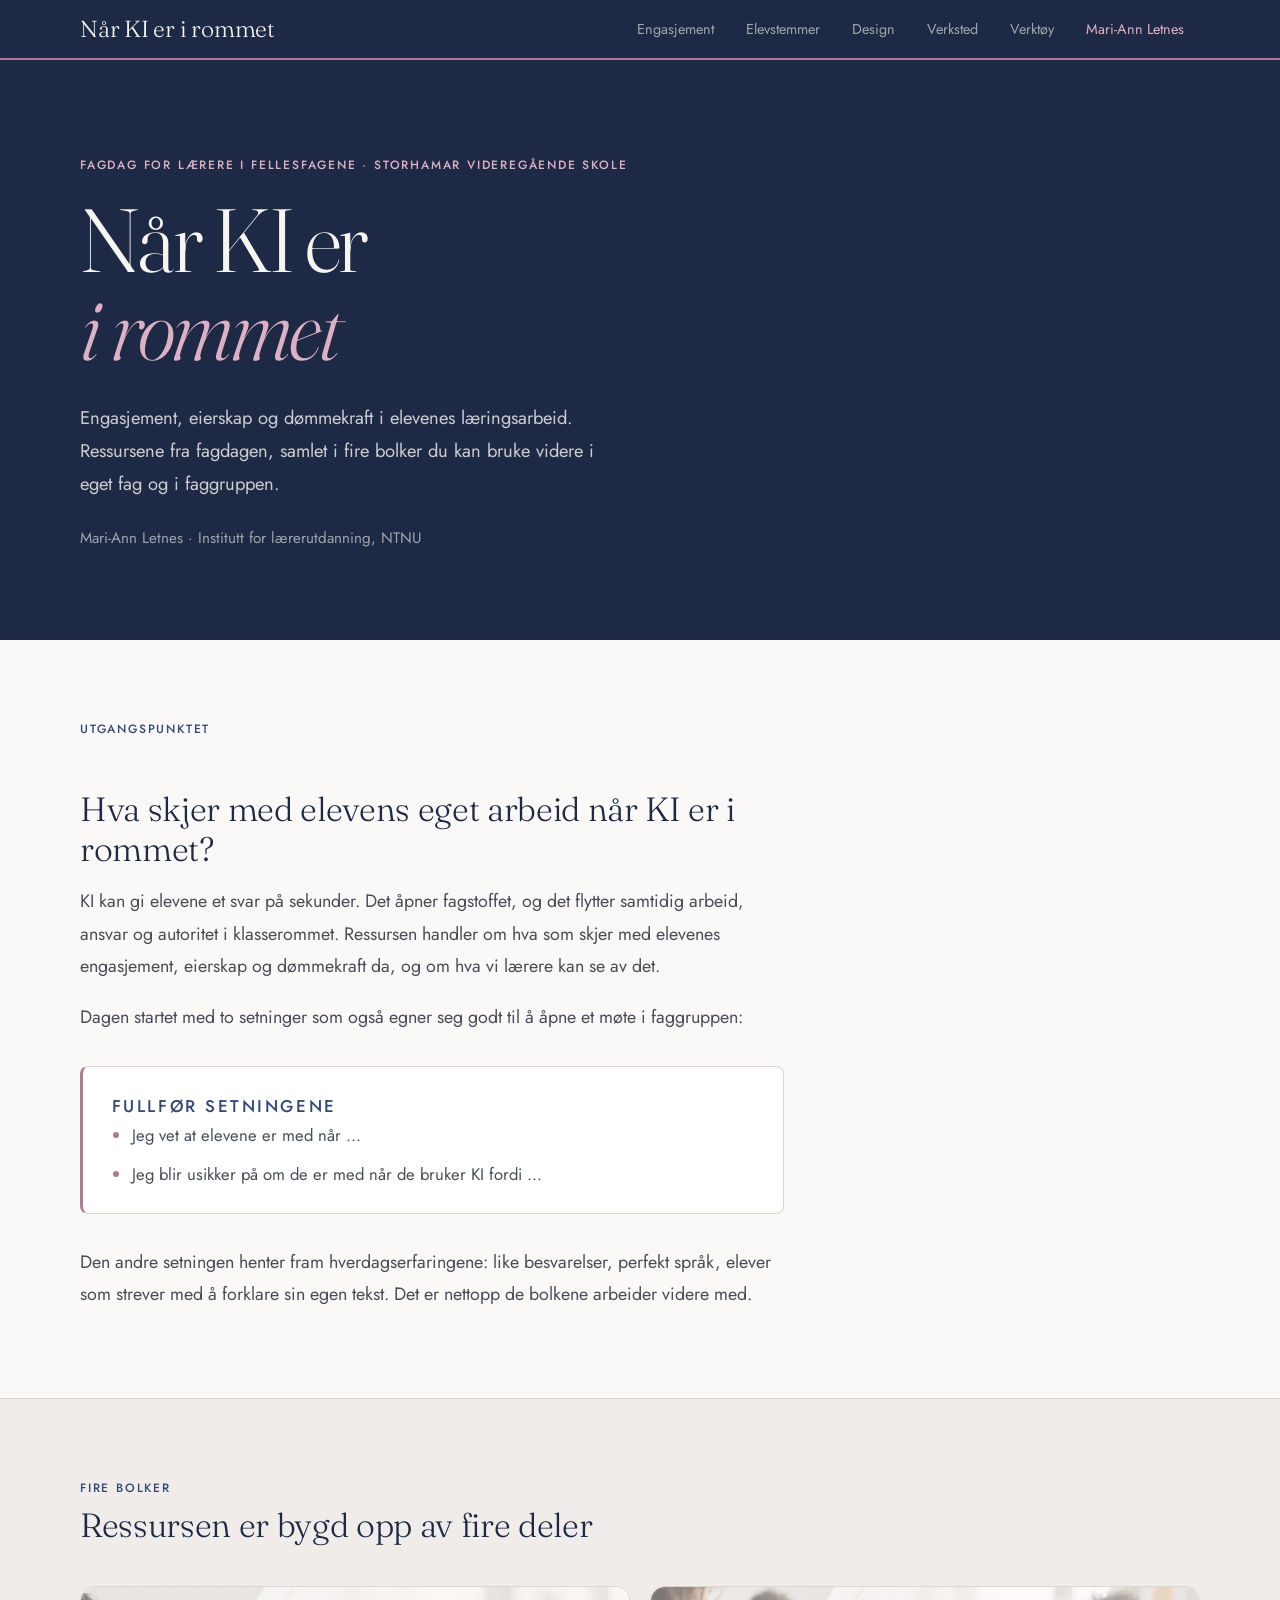
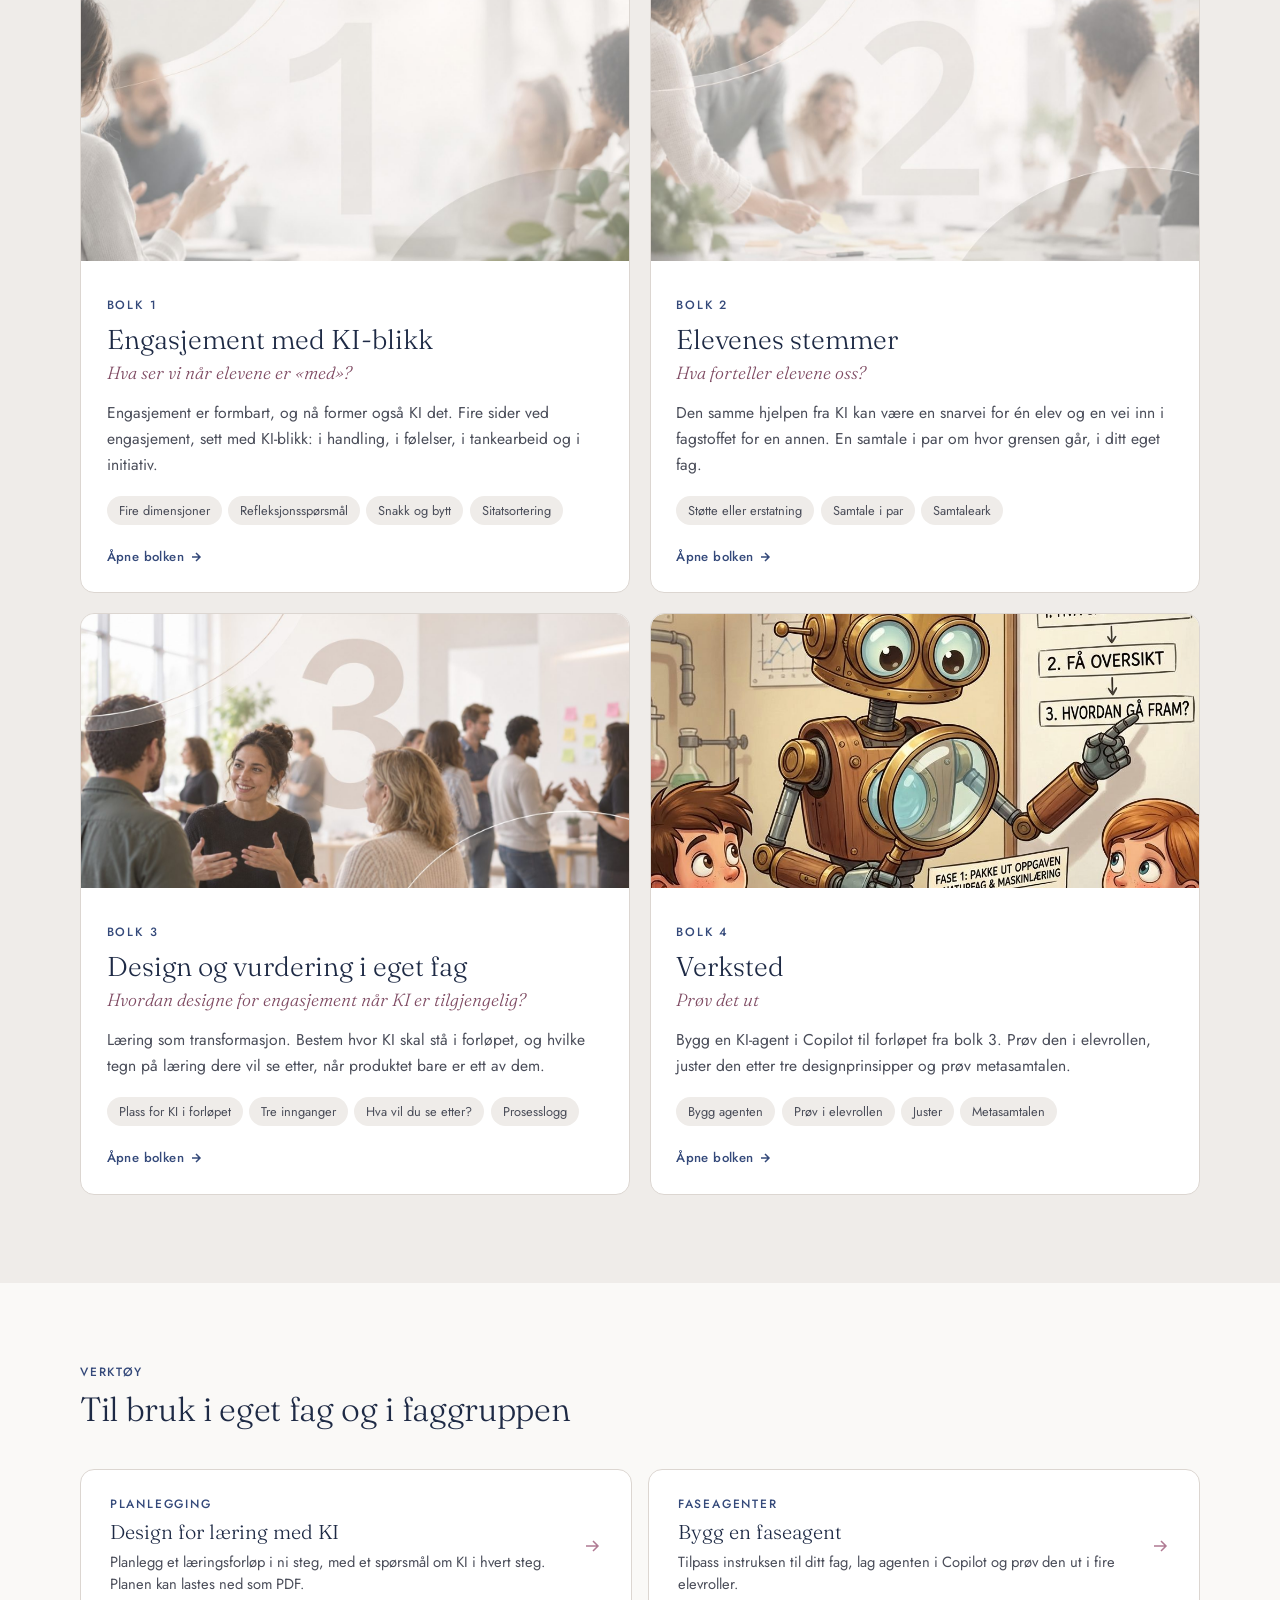
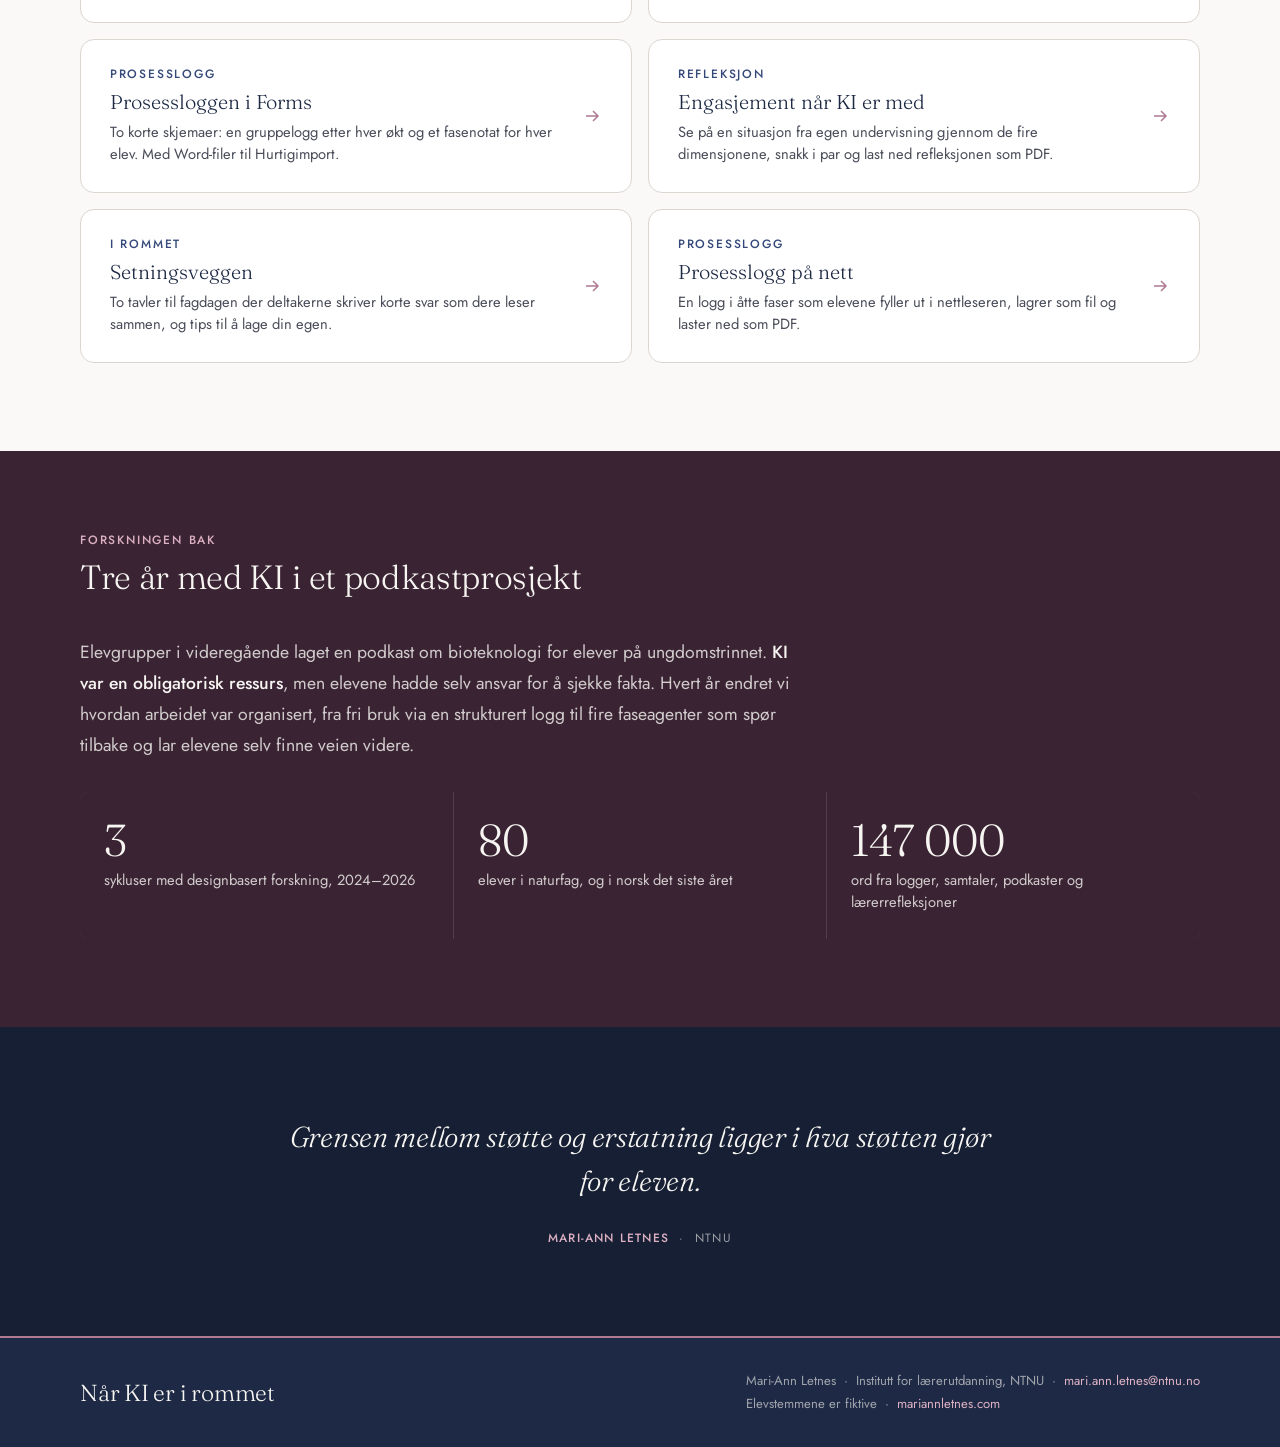
==== commit 044fac53: "Add files via upload" ====
--- a/index.html
+++ b/index.html
@@ -4,7 +4,7 @@
 <meta charset="UTF-8">
 <meta name="viewport" content="width=device-width, initial-scale=1">
 <title>Når KI er i rommet — ressurser fra fagdagen</title>
-<meta name="description" content="Ressurser fra fagdagen «Når KI er i rommet» om engasjement, eierskap og dømmekraft i elevenes læringsarbeid. Fire bolker: engasjement, elevenes stemmer, design for læring og vurdering.">
+<meta name="description" content="Ressurser fra fagdagen «Når KI er i rommet» om engasjement, eierskap og dømmekraft i elevenes læringsarbeid. Fire bolker: engasjement, elevenes stemmer, design og vurdering, og et verksted der lærerne prøver ut.">
 <meta property="og:title" content="Når KI er i rommet">
 <meta property="og:description" content="Engasjement, eierskap og dømmekraft i elevenes læringsarbeid. Ressurser fra fagdag for lærere i fellesfagene i videregående skole.">
 <meta property="og:type" content="website">
@@ -21,7 +21,7 @@
       <li><a href="bolk-1-engasjement.html">Engasjement</a></li>
       <li><a href="bolk-2-elevstemmer.html">Elevstemmer</a></li>
       <li><a href="bolk-3-design.html">Design</a></li>
-      <li><a href="bolk-4-vurdering.html">Vurdering</a></li>
+      <li><a href="bolk-4-verksted.html">Verksted</a></li>
       <li><a href="index.html#verktoy">Verktøy</a></li>
       <li><a href="https://mariannletnes.com" class="sub">Mari-Ann Letnes</a></li>
     </ul>
@@ -67,7 +67,6 @@
       <a class="bolk" href="bolk-1-engasjement.html">
         <div class="bolk-img">
           <img src="bilder/bolk-1.jpg" alt="" loading="lazy">
-          <span class="bolk-no" aria-hidden="true">1</span>
         </div>
         <div class="bolk-body">
           <p class="tag">Bolk 1</p>
@@ -87,7 +86,6 @@
       <a class="bolk" href="bolk-2-elevstemmer.html">
         <div class="bolk-img">
           <img src="bilder/bolk-2.jpg" alt="" loading="lazy">
-          <span class="bolk-no" aria-hidden="true">2</span>
         </div>
         <div class="bolk-body">
           <p class="tag">Bolk 2</p>
@@ -104,32 +102,30 @@
       <a class="bolk" href="bolk-3-design.html">
         <div class="bolk-img">
           <img src="bilder/bolk-3.jpg" alt="" loading="lazy">
-          <span class="bolk-no" aria-hidden="true">3</span>
         </div>
         <div class="bolk-body">
           <p class="tag">Bolk 3</p>
-          <h3>Design for læring</h3>
+          <h3>Design og vurdering i eget fag</h3>
           <p class="bolk-q">Hvordan designe for engasjement når KI er tilgjengelig?</p>
-          <p class="desc">Læring som transformasjon. Bygg en KI-agent elevene kan lære med, prøv den i elevrollen og juster den etter det dere ser.</p>
-          <ul class="bolk-list">
-            <li>Plass i forløpet</li><li>Bygg agenten</li><li>Prøv i elevrollen</li><li>Juster og del</li>
-          </ul>
-          <span class="card-cta">Åpne bolken <svg viewBox="0 0 12 12" fill="none" stroke="currentColor" stroke-width="1.5" aria-hidden="true"><path d="M2 6h8M6 2l4 4-4 4"/></svg></span>
-        </div>
-      </a>
-
-      <a class="bolk" href="bolk-4-vurdering.html">
-        <div class="bolk-img">
-          <img src="bilder/bolk-4.jpg" alt="" loading="lazy" style="object-position:center 30%">
-          <span class="bolk-no" aria-hidden="true">4</span>
+          <p class="desc">Læring som transformasjon. Bestem hvor KI skal stå i forløpet, og hvilke tegn på læring dere vil se etter, når produktet bare er ett av dem.</p>
+          <ul class="bolk-list">
+            <li>Plass for KI i forløpet</li><li>Tre innganger</li><li>Hva vil du se etter?</li><li>Prosesslogg</li>
+          </ul>
+          <span class="card-cta">Åpne bolken <svg viewBox="0 0 12 12" fill="none" stroke="currentColor" stroke-width="1.5" aria-hidden="true"><path d="M2 6h8M6 2l4 4-4 4"/></svg></span>
+        </div>
+      </a>
+
+      <a class="bolk" href="bolk-4-verksted.html">
+        <div class="bolk-img">
+          <img src="bilder/bolk-4.jpg" alt="" loading="lazy">
         </div>
         <div class="bolk-body">
           <p class="tag">Bolk 4</p>
-          <h3>Vurdering og tegn på læring</h3>
-          <p class="bolk-q">Hva gjør vi med tegnene på læring?</p>
-          <p class="desc">Når KI har vært med, trenger vi flere tegn enn produktet. Tre innganger til elevens kompetanse, og metasamtalen som gjør elevens eget arbeid synlig.</p>
-          <ul class="bolk-list">
-            <li>Tre innganger</li><li>Hva vil du se etter?</li><li>Metasamtalen</li><li>Prosesslogg</li>
+          <h3>Verksted</h3>
+          <p class="bolk-q">Prøv det ut</p>
+          <p class="desc">Bygg en KI-agent i Copilot til forløpet fra bolk 3. Prøv den i elevrollen, juster den etter tre designprinsipper og prøv metasamtalen.</p>
+          <ul class="bolk-list">
+            <li>Bygg agenten</li><li>Prøv i elevrollen</li><li>Juster</li><li>Metasamtalen</li>
           </ul>
           <span class="card-cta">Åpne bolken <svg viewBox="0 0 12 12" fill="none" stroke="currentColor" stroke-width="1.5" aria-hidden="true"><path d="M2 6h8M6 2l4 4-4 4"/></svg></span>
         </div>
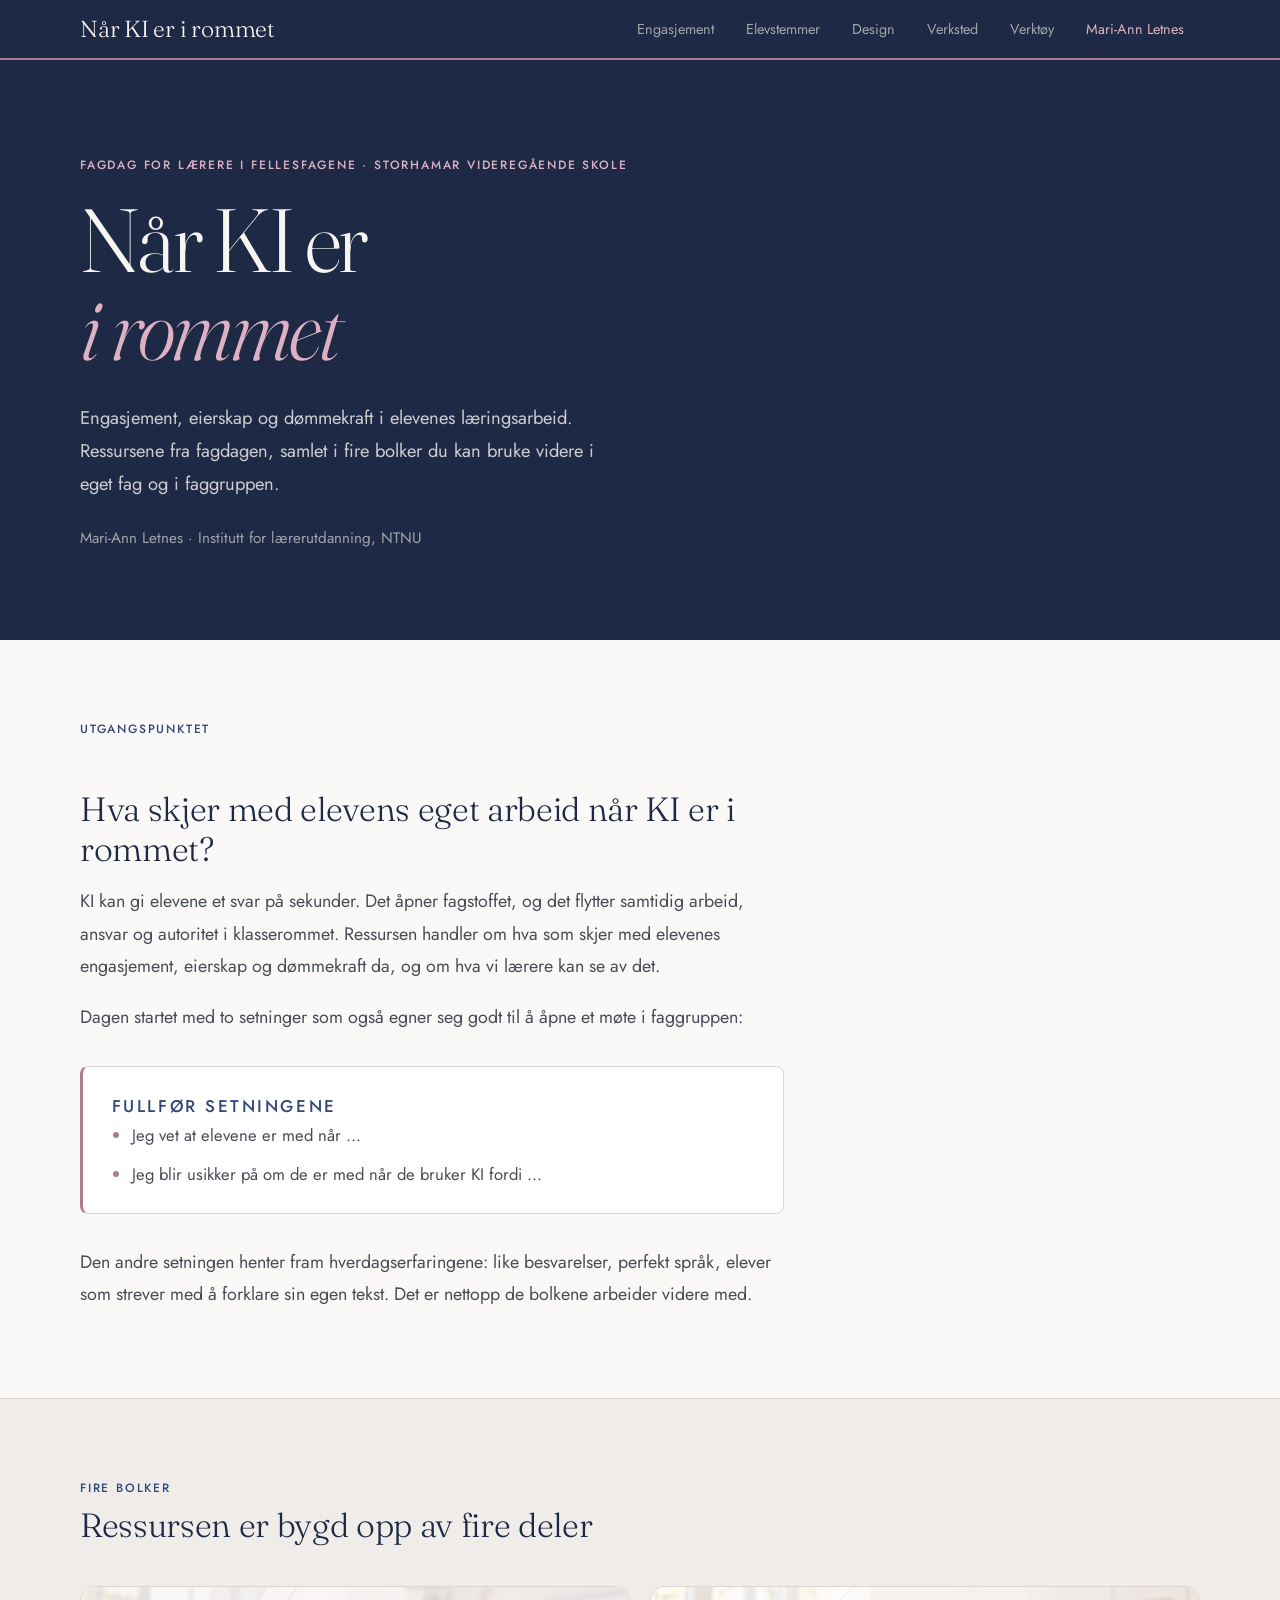
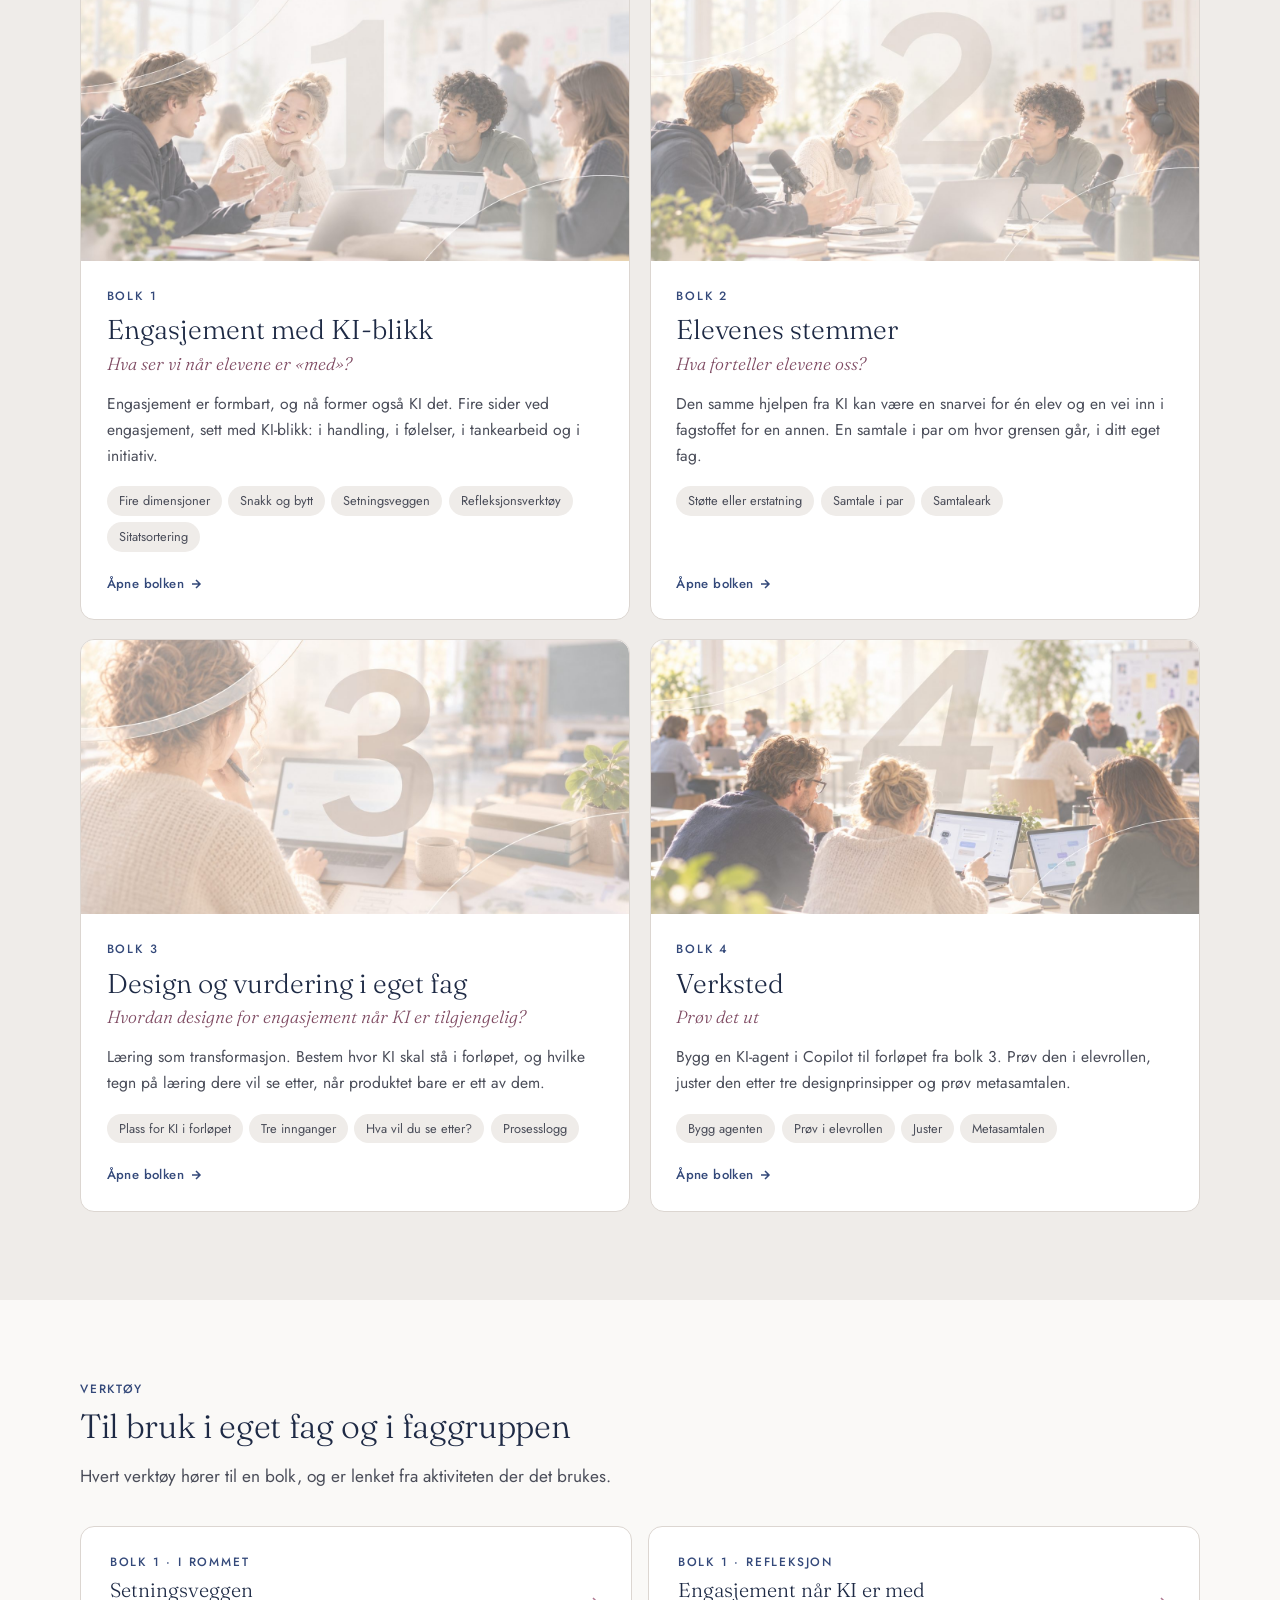
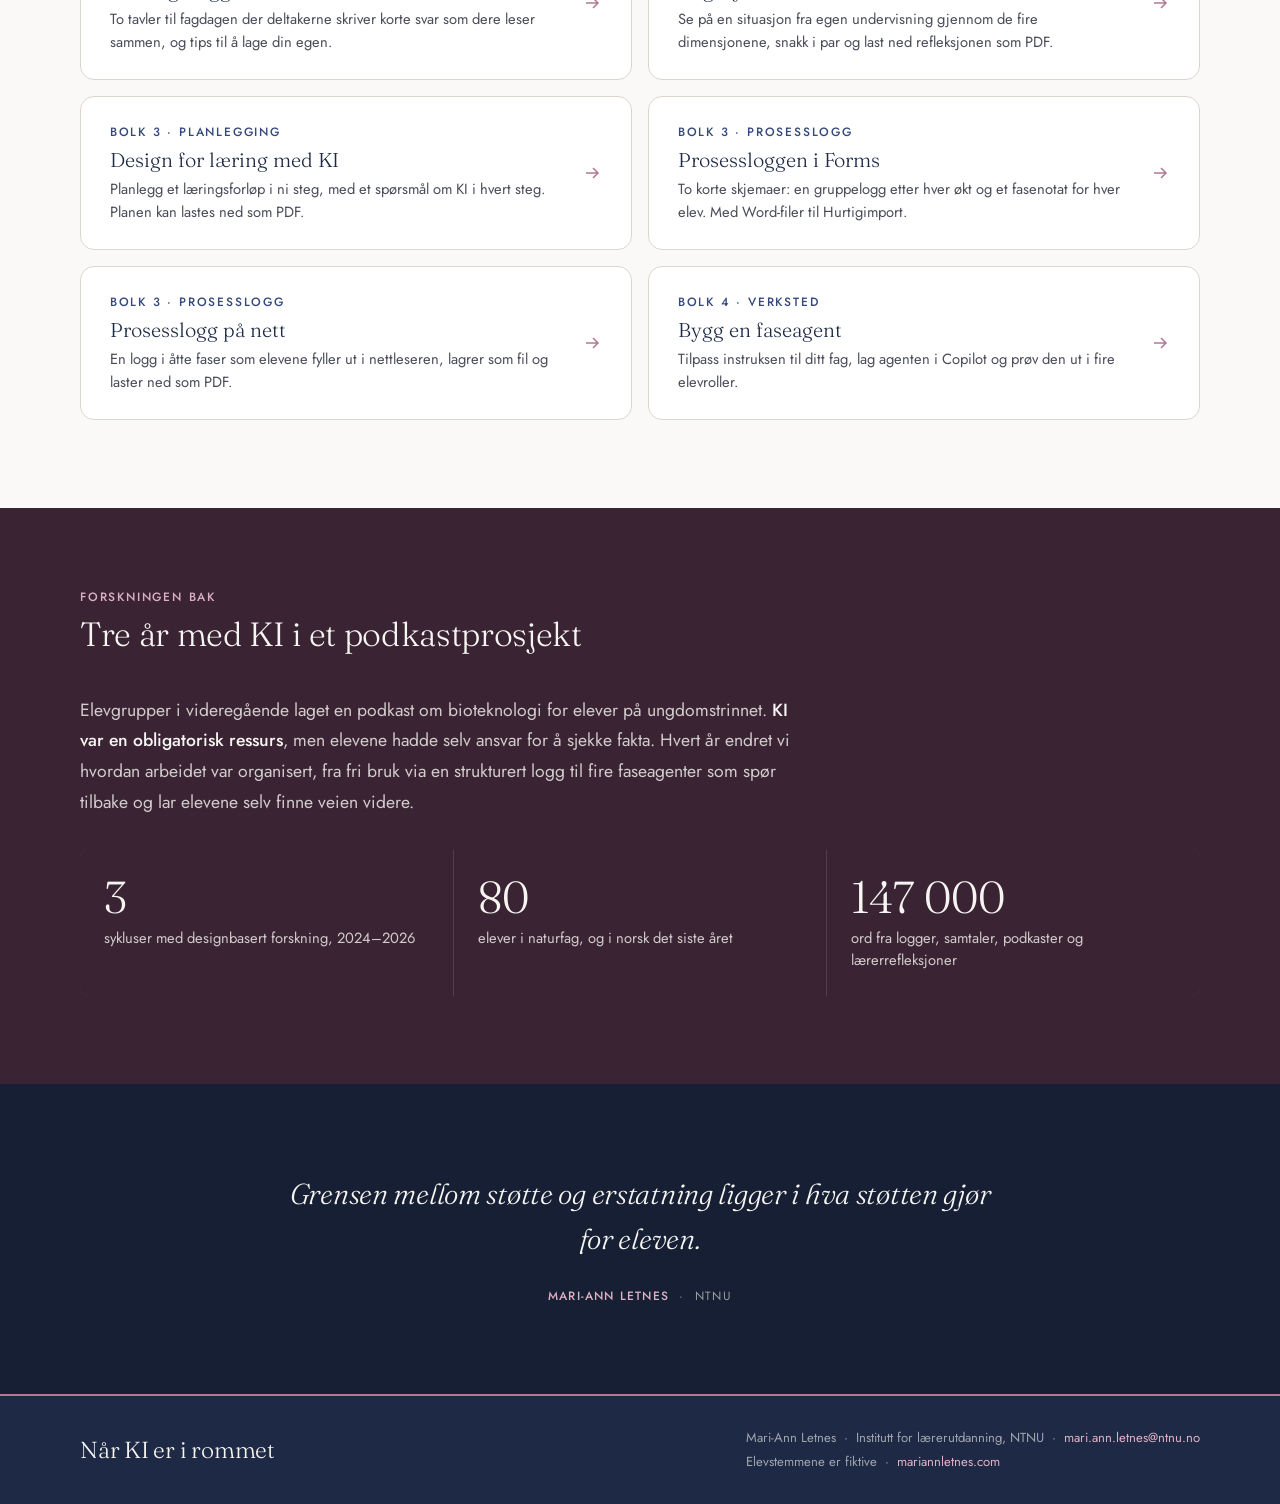
==== commit 5ec99e72: "Add files via upload" ====
--- a/index.html
+++ b/index.html
@@ -75,8 +75,9 @@
           <p class="desc">Engasjement er formbart, og nå former også KI det. Fire sider ved engasjement, sett med KI-blikk: i handling, i følelser, i tankearbeid og i initiativ.</p>
           <ul class="bolk-list">
             <li>Fire dimensjoner</li>
-            <li>Refleksjonsspørsmål</li>
             <li>Snakk og bytt</li>
+            <li>Setningsveggen</li>
+            <li>Refleksjonsverktøy</li>
             <li>Sitatsortering</li>
           </ul>
           <span class="card-cta">Åpne bolken <svg viewBox="0 0 12 12" fill="none" stroke="currentColor" stroke-width="1.5" aria-hidden="true"><path d="M2 6h8M6 2l4 4-4 4"/></svg></span>
@@ -138,29 +139,30 @@
   <div class="inner">
     <p class="section-label">Verktøy</p>
     <h2 class="section-heading" id="verktoy-h">Til bruk i eget fag og i faggruppen</h2>
+    <p class="section-intro">Hvert verktøy hører til en bolk, og er lenket fra aktiviteten der det brukes.</p>
     <div class="row-grid">
+      <a class="row-link" href="verktoy/setningsveggen.html">
+        <div><p class="tag">Bolk 1 · I rommet</p><h3>Setningsveggen</h3><p>To tavler til fagdagen der deltakerne skriver korte svar som dere leser sammen, og tips til å lage din egen.</p></div>
+        <svg viewBox="0 0 20 20" fill="none" stroke-width="1.5" aria-hidden="true"><path d="M4 10h12M11 5l5 5-5 5"/></svg>
+      </a>
+      <a class="row-link" href="verktoy/refleksjon-engasjement.html">
+        <div><p class="tag">Bolk 1 · Refleksjon</p><h3>Engasjement når KI er med</h3><p>Se på en situasjon fra egen undervisning gjennom de fire dimensjonene, snakk i par og last ned refleksjonen som PDF.</p></div>
+        <svg viewBox="0 0 20 20" fill="none" stroke-width="1.5" aria-hidden="true"><path d="M4 10h12M11 5l5 5-5 5"/></svg>
+      </a>
       <a class="row-link" href="verktoy/planlegging.html">
-        <div><p class="tag">Planlegging</p><h3>Design for læring med KI</h3><p>Planlegg et læringsforløp i ni steg, med et spørsmål om KI i hvert steg. Planen kan lastes ned som PDF.</p></div>
+        <div><p class="tag">Bolk 3 · Planlegging</p><h3>Design for læring med KI</h3><p>Planlegg et læringsforløp i ni steg, med et spørsmål om KI i hvert steg. Planen kan lastes ned som PDF.</p></div>
+        <svg viewBox="0 0 20 20" fill="none" stroke-width="1.5" aria-hidden="true"><path d="M4 10h12M11 5l5 5-5 5"/></svg>
+      </a>
+      <a class="row-link" href="verktoy/prosesslogg-i-forms.html">
+        <div><p class="tag">Bolk 3 · Prosesslogg</p><h3>Prosessloggen i Forms</h3><p>To korte skjemaer: en gruppelogg etter hver økt og et fasenotat for hver elev. Med Word-filer til Hurtigimport.</p></div>
+        <svg viewBox="0 0 20 20" fill="none" stroke-width="1.5" aria-hidden="true"><path d="M4 10h12M11 5l5 5-5 5"/></svg>
+      </a>
+      <a class="row-link" href="verktoy/nettlogg.html">
+        <div><p class="tag">Bolk 3 · Prosesslogg</p><h3>Prosesslogg på nett</h3><p>En logg i åtte faser som elevene fyller ut i nettleseren, lagrer som fil og laster ned som PDF.</p></div>
         <svg viewBox="0 0 20 20" fill="none" stroke-width="1.5" aria-hidden="true"><path d="M4 10h12M11 5l5 5-5 5"/></svg>
       </a>
       <a class="row-link" href="verktoy/bygg-en-faseagent.html">
-        <div><p class="tag">Faseagenter</p><h3>Bygg en faseagent</h3><p>Tilpass instruksen til ditt fag, lag agenten i Copilot og prøv den ut i fire elevroller.</p></div>
-        <svg viewBox="0 0 20 20" fill="none" stroke-width="1.5" aria-hidden="true"><path d="M4 10h12M11 5l5 5-5 5"/></svg>
-      </a>
-      <a class="row-link" href="verktoy/prosesslogg-i-forms.html">
-        <div><p class="tag">Prosesslogg</p><h3>Prosessloggen i Forms</h3><p>To korte skjemaer: en gruppelogg etter hver økt og et fasenotat for hver elev. Med Word-filer til Hurtigimport.</p></div>
-        <svg viewBox="0 0 20 20" fill="none" stroke-width="1.5" aria-hidden="true"><path d="M4 10h12M11 5l5 5-5 5"/></svg>
-      </a>
-      <a class="row-link" href="verktoy/refleksjon-engasjement.html">
-        <div><p class="tag">Refleksjon</p><h3>Engasjement når KI er med</h3><p>Se på en situasjon fra egen undervisning gjennom de fire dimensjonene, snakk i par og last ned refleksjonen som PDF.</p></div>
-        <svg viewBox="0 0 20 20" fill="none" stroke-width="1.5" aria-hidden="true"><path d="M4 10h12M11 5l5 5-5 5"/></svg>
-      </a>
-      <a class="row-link" href="verktoy/setningsveggen.html">
-        <div><p class="tag">I rommet</p><h3>Setningsveggen</h3><p>To tavler til fagdagen der deltakerne skriver korte svar som dere leser sammen, og tips til å lage din egen.</p></div>
-        <svg viewBox="0 0 20 20" fill="none" stroke-width="1.5" aria-hidden="true"><path d="M4 10h12M11 5l5 5-5 5"/></svg>
-      </a>
-      <a class="row-link" href="verktoy/nettlogg.html">
-        <div><p class="tag">Prosesslogg</p><h3>Prosesslogg på nett</h3><p>En logg i åtte faser som elevene fyller ut i nettleseren, lagrer som fil og laster ned som PDF.</p></div>
+        <div><p class="tag">Bolk 4 · Verksted</p><h3>Bygg en faseagent</h3><p>Tilpass instruksen til ditt fag, lag agenten i Copilot og prøv den ut i fire elevroller.</p></div>
         <svg viewBox="0 0 20 20" fill="none" stroke-width="1.5" aria-hidden="true"><path d="M4 10h12M11 5l5 5-5 5"/></svg>
       </a>
     </div>
--- a/stil.css
+++ b/stil.css
@@ -572,7 +572,7 @@
   background:var(--marine);color:var(--on-dark);display:flex;align-items:center;justify-content:center;
   font-family:var(--serif);font-weight:300;font-size:1.5rem;border:3px solid #fff;z-index:1;
 }
-.bolk-body{padding:2.2rem 1.6rem 1.5rem;display:flex;flex-direction:column;flex:1}
+.bolk-body{padding:1.6rem 1.6rem 1.5rem;display:flex;flex-direction:column;flex:1}
 .bolk-body .tag{
   font-size:.75rem;font-weight:500;letter-spacing:.15em;text-transform:uppercase;
   color:var(--forest-ink);margin-bottom:.6rem;line-height:1.5;
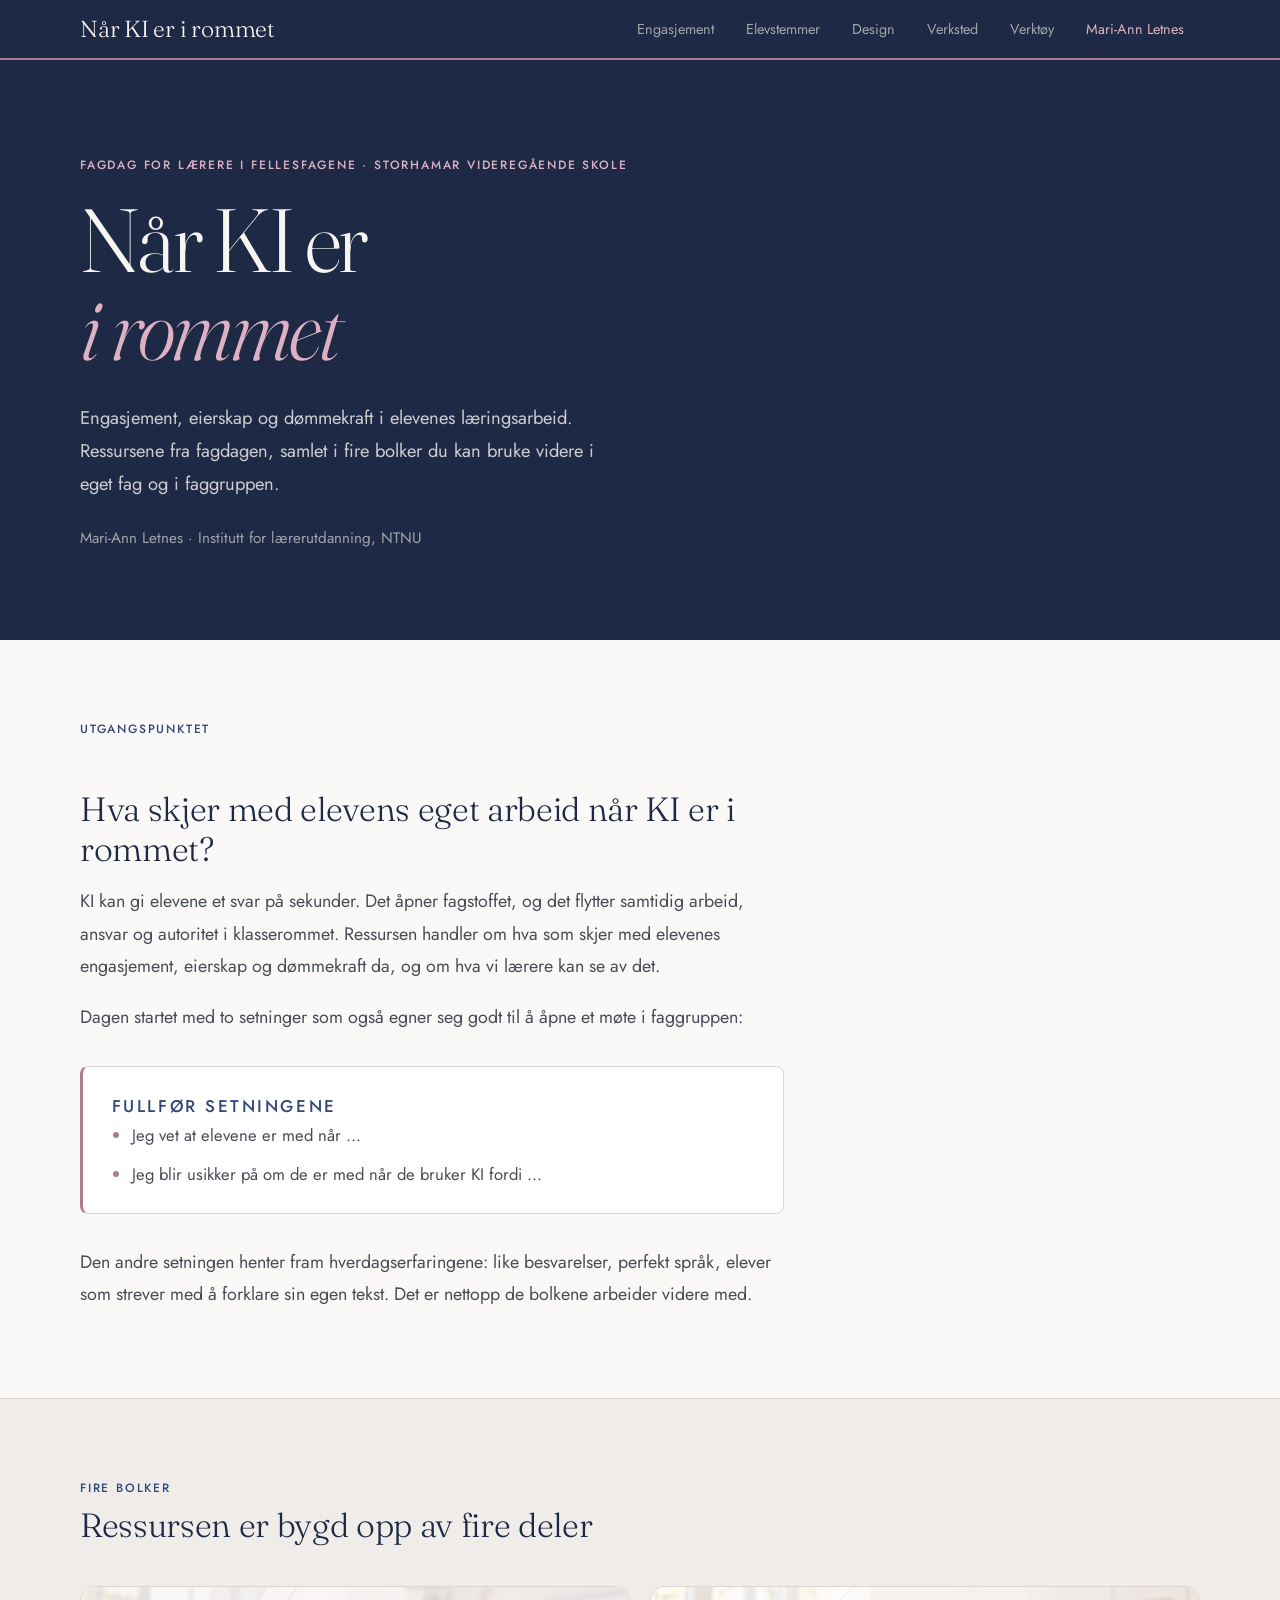
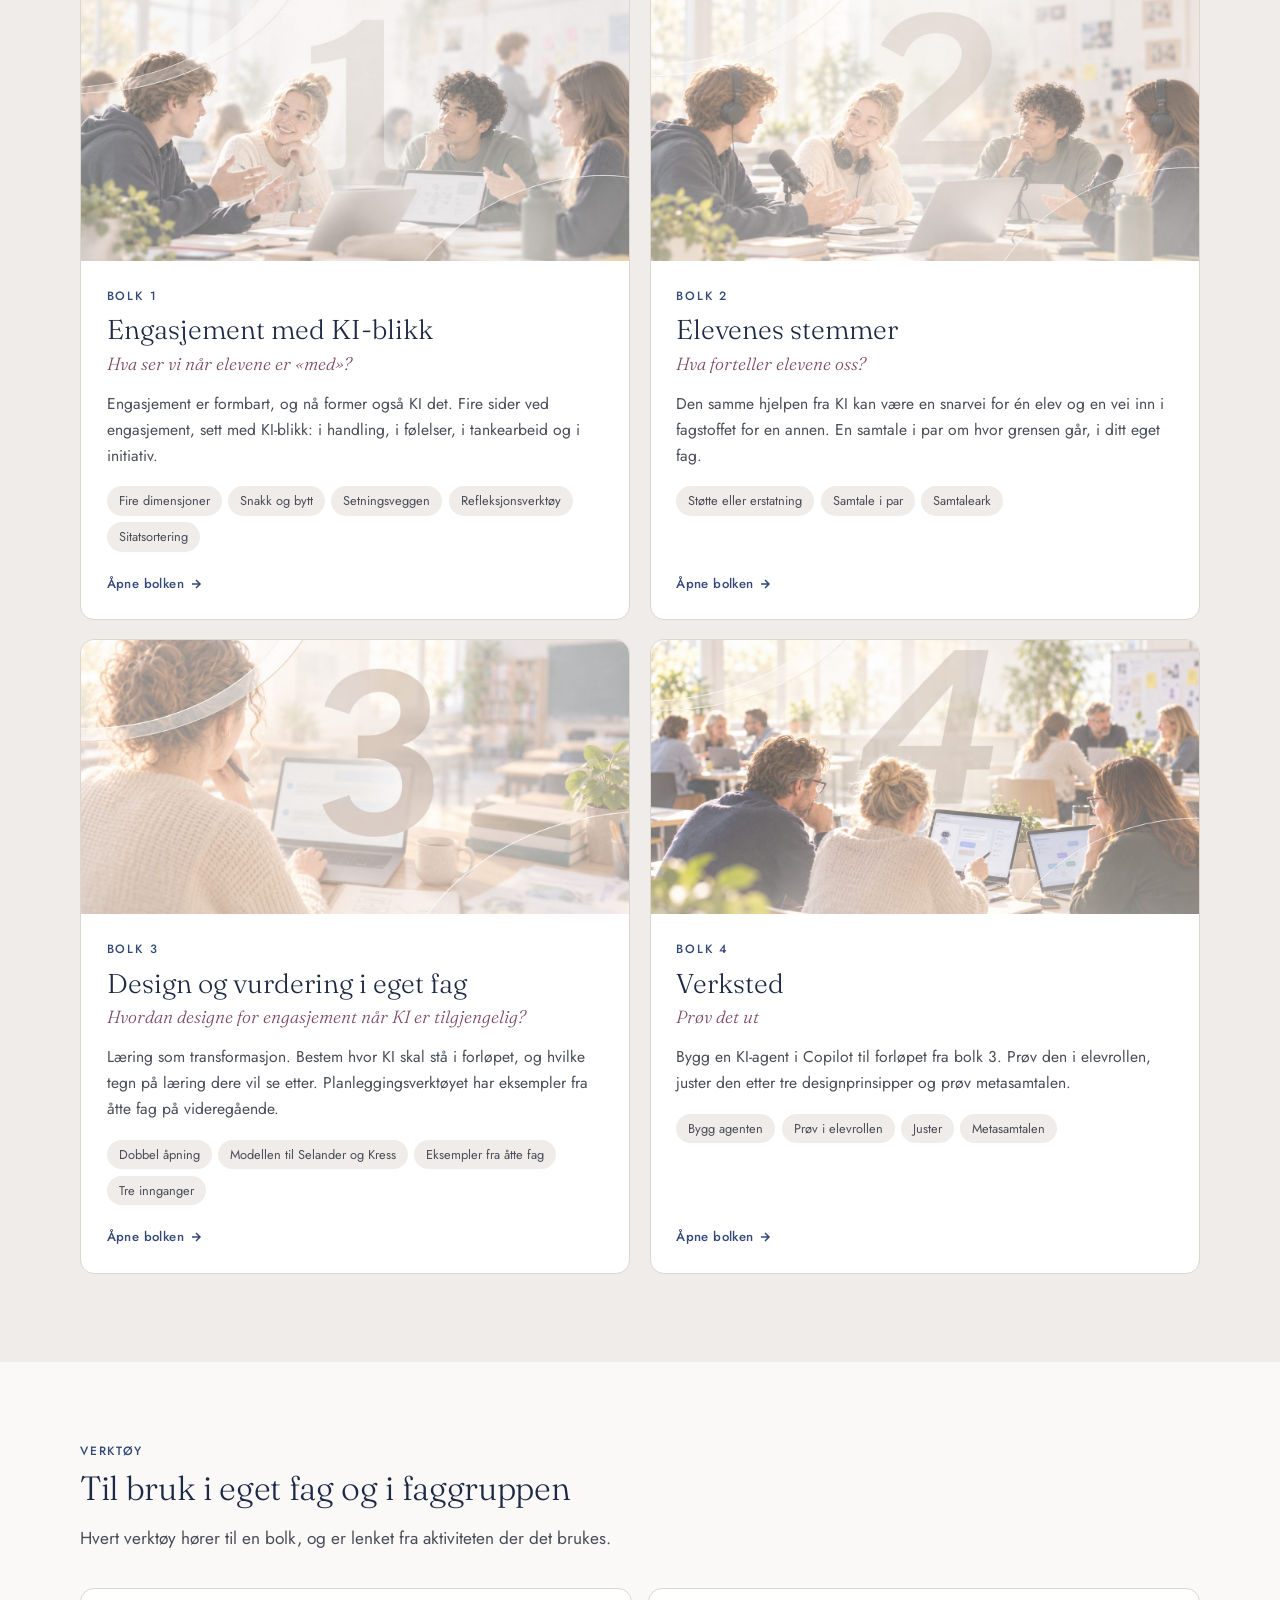
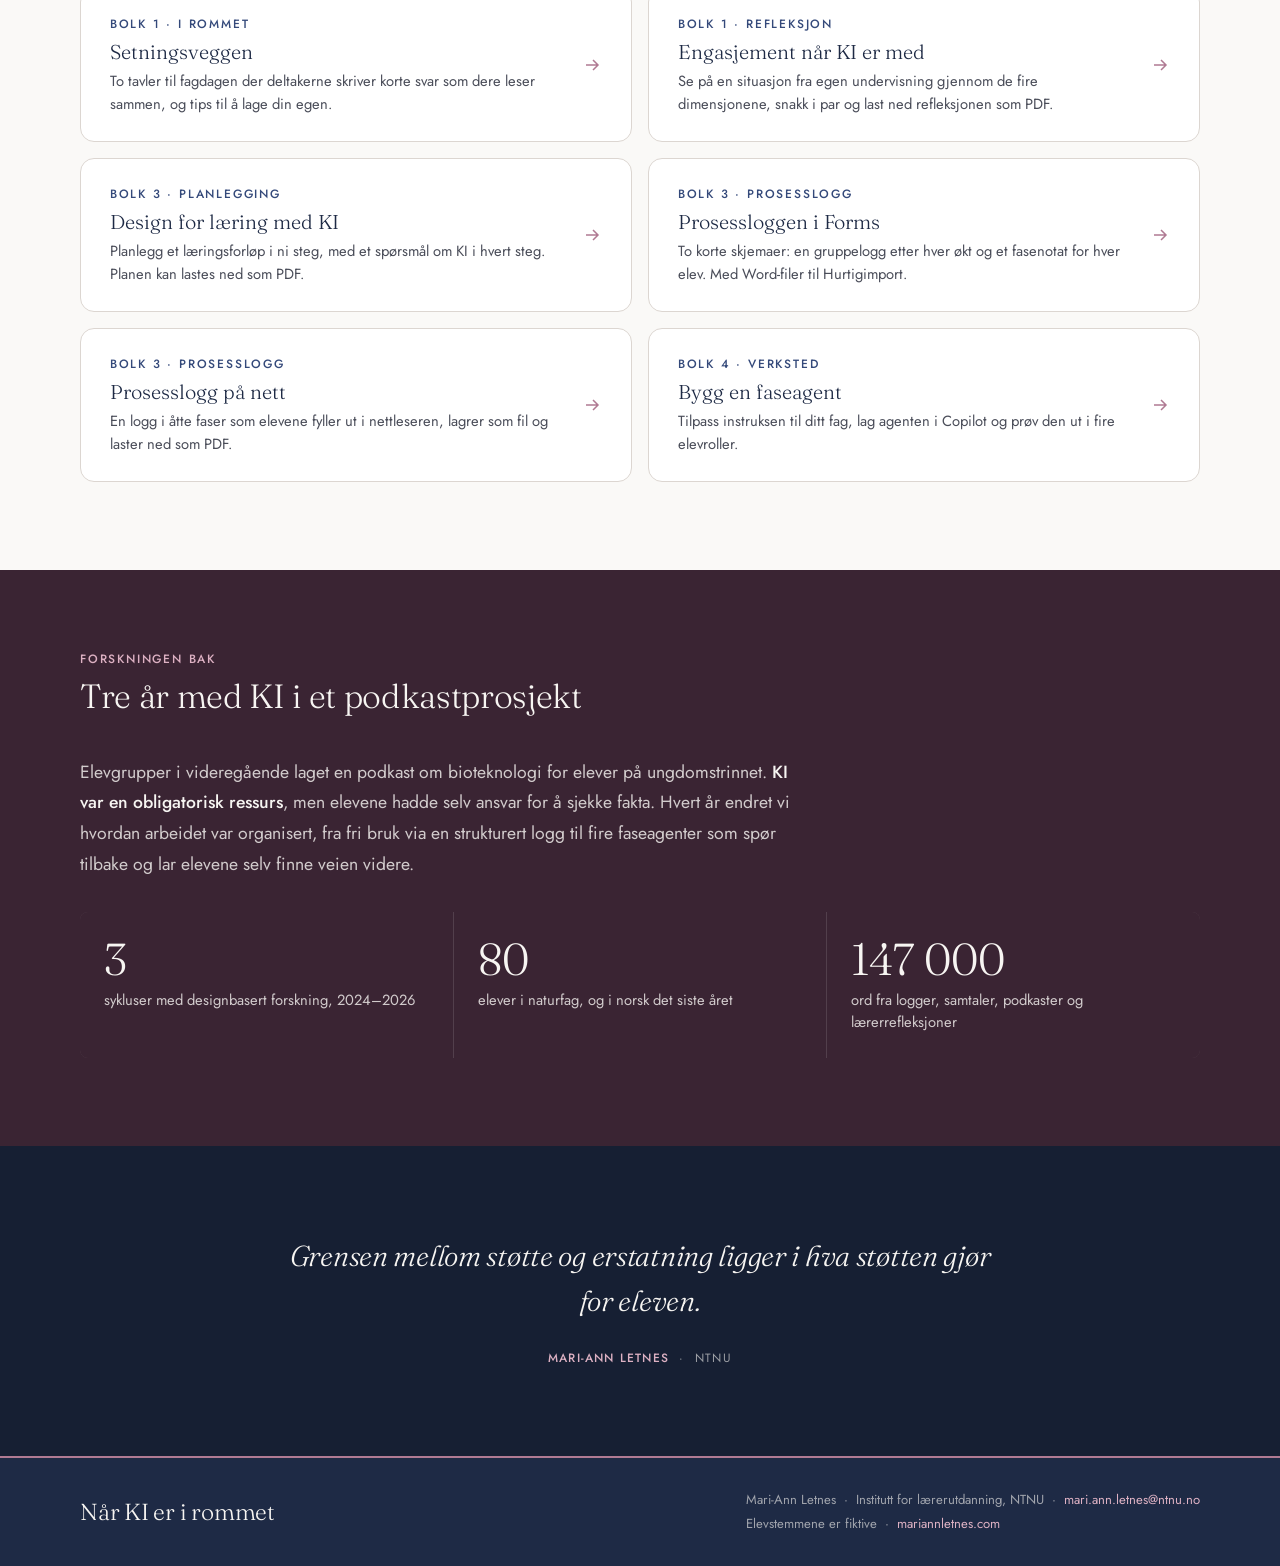
==== commit 3da87a02: "Add files via upload" ====
--- a/index.html
+++ b/index.html
@@ -108,9 +108,9 @@
           <p class="tag">Bolk 3</p>
           <h3>Design og vurdering i eget fag</h3>
           <p class="bolk-q">Hvordan designe for engasjement når KI er tilgjengelig?</p>
-          <p class="desc">Læring som transformasjon. Bestem hvor KI skal stå i forløpet, og hvilke tegn på læring dere vil se etter, når produktet bare er ett av dem.</p>
-          <ul class="bolk-list">
-            <li>Plass for KI i forløpet</li><li>Tre innganger</li><li>Hva vil du se etter?</li><li>Prosesslogg</li>
+          <p class="desc">Læring som transformasjon. Bestem hvor KI skal stå i forløpet, og hvilke tegn på læring dere vil se etter. Planleggingsverktøyet har eksempler fra åtte fag på videregående.</p>
+          <ul class="bolk-list">
+            <li>Dobbel åpning</li><li>Modellen til Selander og Kress</li><li>Eksempler fra åtte fag</li><li>Tre innganger</li>
           </ul>
           <span class="card-cta">Åpne bolken <svg viewBox="0 0 12 12" fill="none" stroke="currentColor" stroke-width="1.5" aria-hidden="true"><path d="M2 6h8M6 2l4 4-4 4"/></svg></span>
         </div>
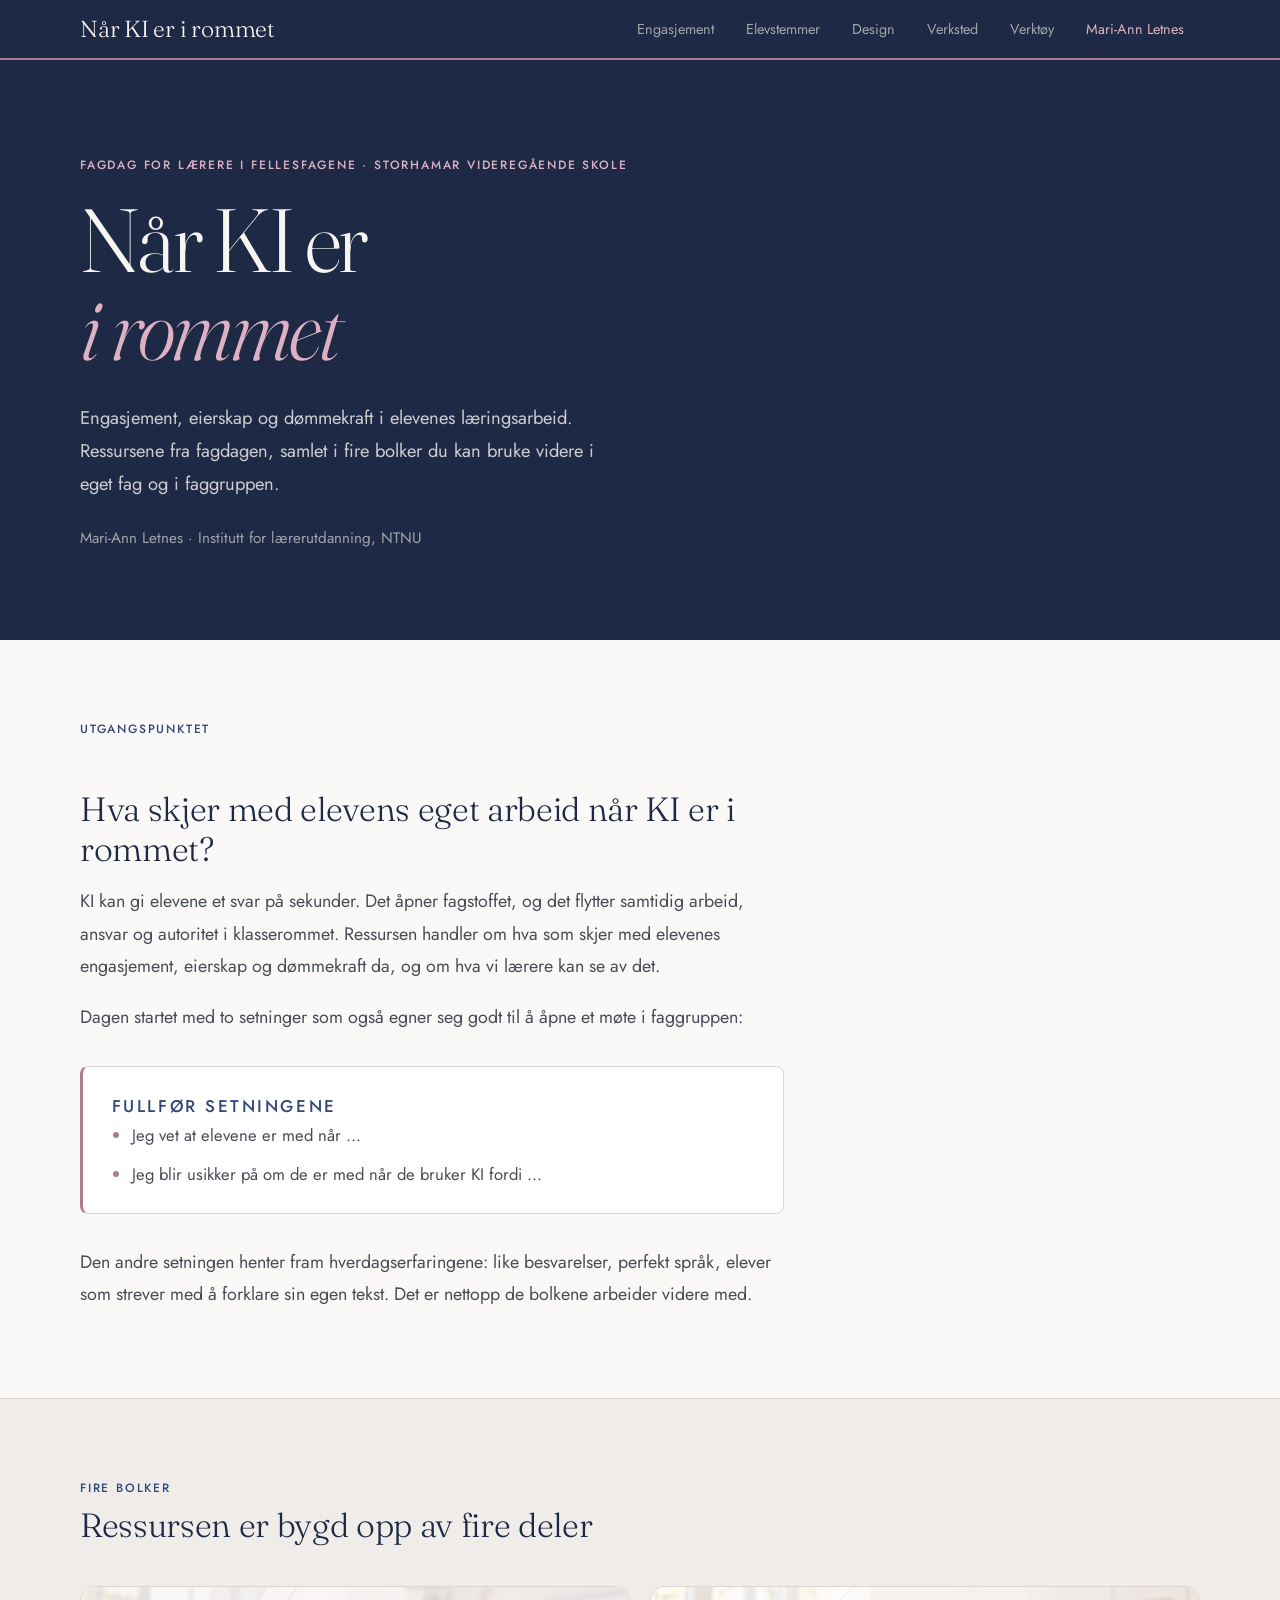
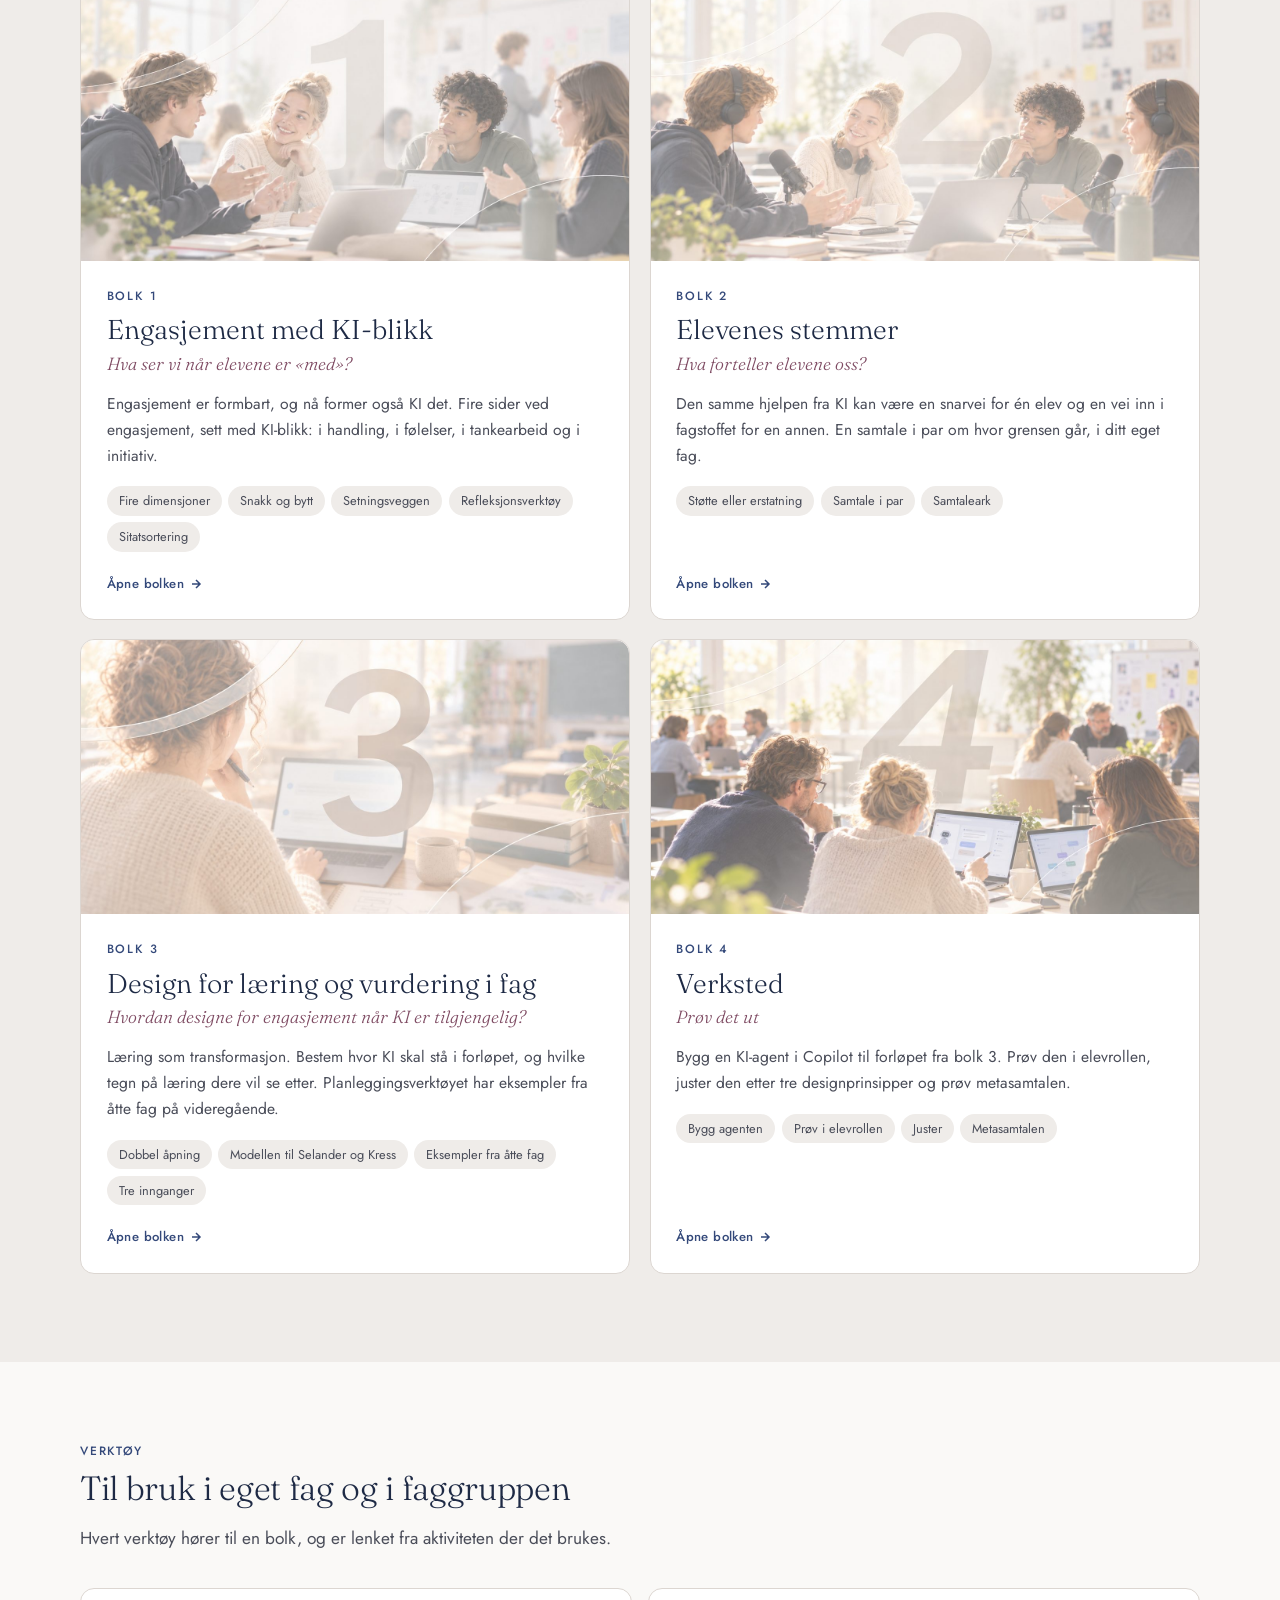
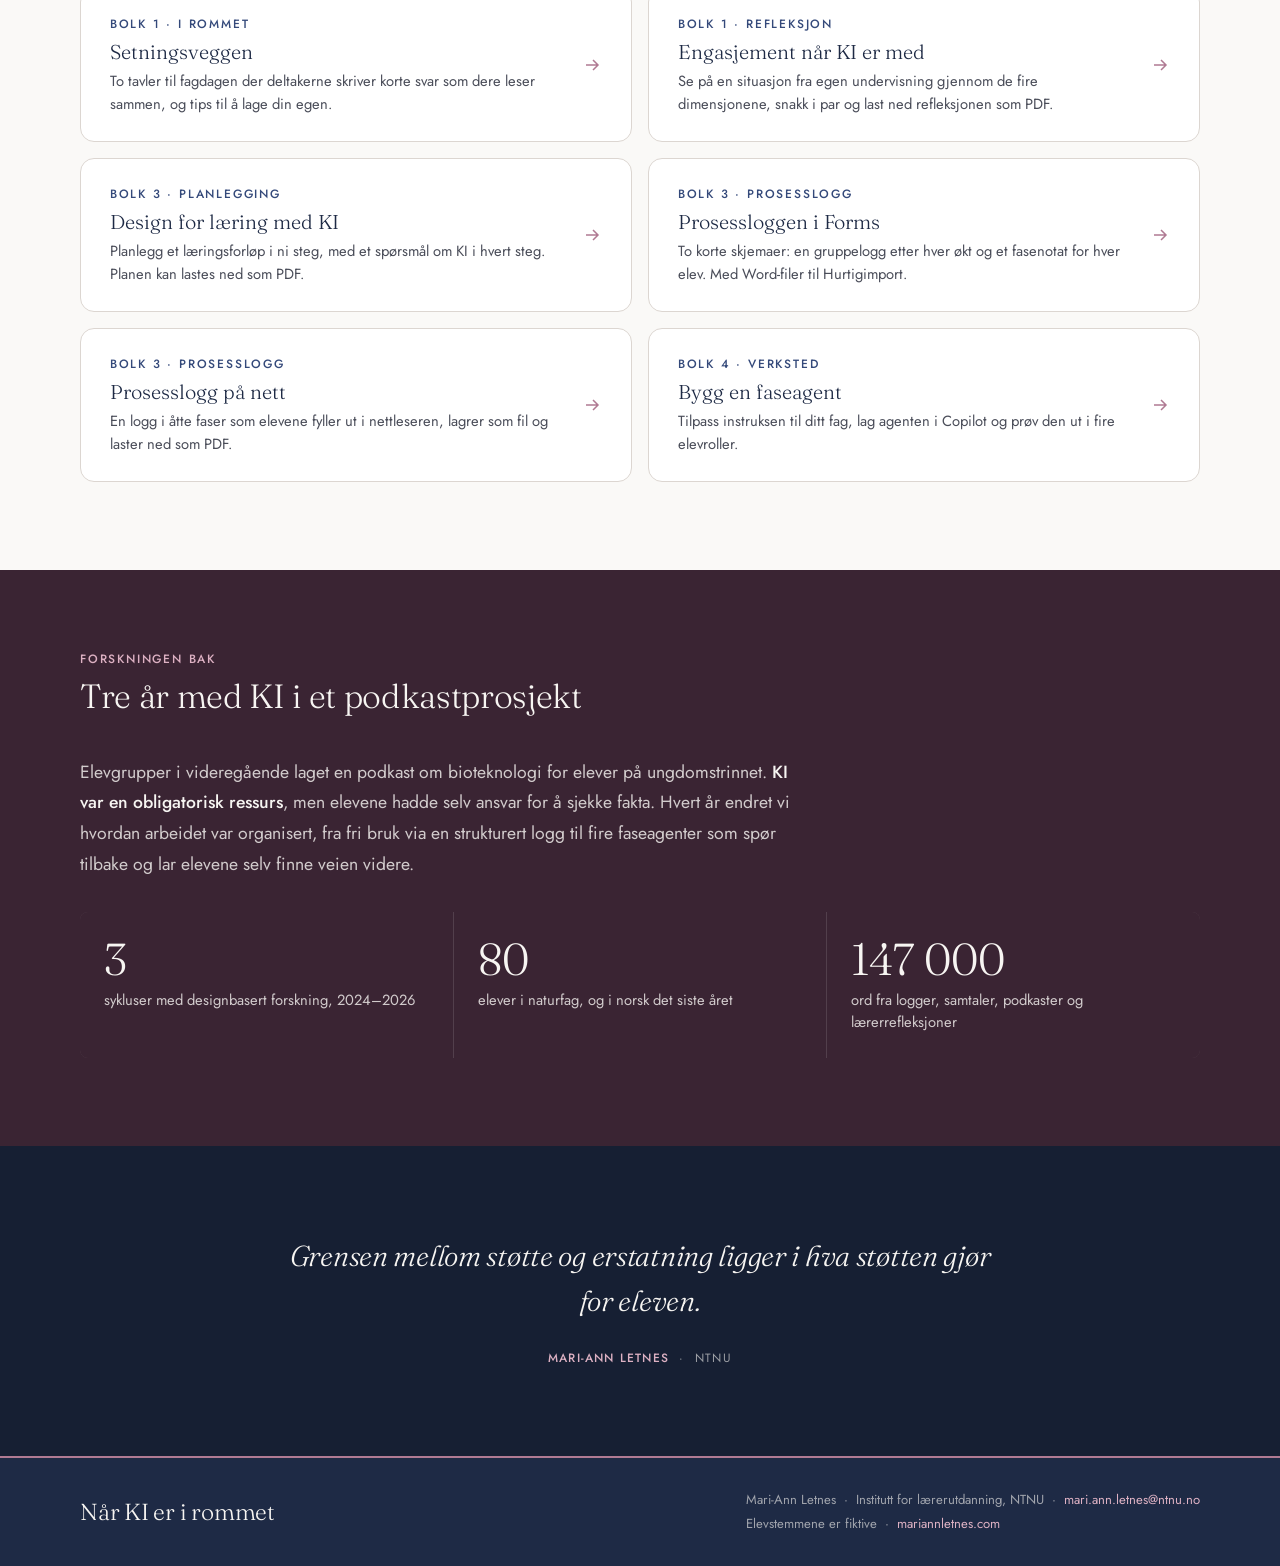
==== commit 6c523804: "Add files via upload" ====
--- a/index.html
+++ b/index.html
@@ -4,7 +4,7 @@
 <meta charset="UTF-8">
 <meta name="viewport" content="width=device-width, initial-scale=1">
 <title>Når KI er i rommet — ressurser fra fagdagen</title>
-<meta name="description" content="Ressurser fra fagdagen «Når KI er i rommet» om engasjement, eierskap og dømmekraft i elevenes læringsarbeid. Fire bolker: engasjement, elevenes stemmer, design og vurdering, og et verksted der lærerne prøver ut.">
+<meta name="description" content="Ressurser fra fagdagen «Når KI er i rommet» om engasjement, eierskap og dømmekraft i elevenes læringsarbeid. Fire bolker: engasjement, elevenes stemmer, design for læring og vurdering, og et verksted der lærerne prøver ut.">
 <meta property="og:title" content="Når KI er i rommet">
 <meta property="og:description" content="Engasjement, eierskap og dømmekraft i elevenes læringsarbeid. Ressurser fra fagdag for lærere i fellesfagene i videregående skole.">
 <meta property="og:type" content="website">
@@ -106,7 +106,7 @@
         </div>
         <div class="bolk-body">
           <p class="tag">Bolk 3</p>
-          <h3>Design og vurdering i eget fag</h3>
+          <h3>Design for læring og vurdering i fag</h3>
           <p class="bolk-q">Hvordan designe for engasjement når KI er tilgjengelig?</p>
           <p class="desc">Læring som transformasjon. Bestem hvor KI skal stå i forløpet, og hvilke tegn på læring dere vil se etter. Planleggingsverktøyet har eksempler fra åtte fag på videregående.</p>
           <ul class="bolk-list">
